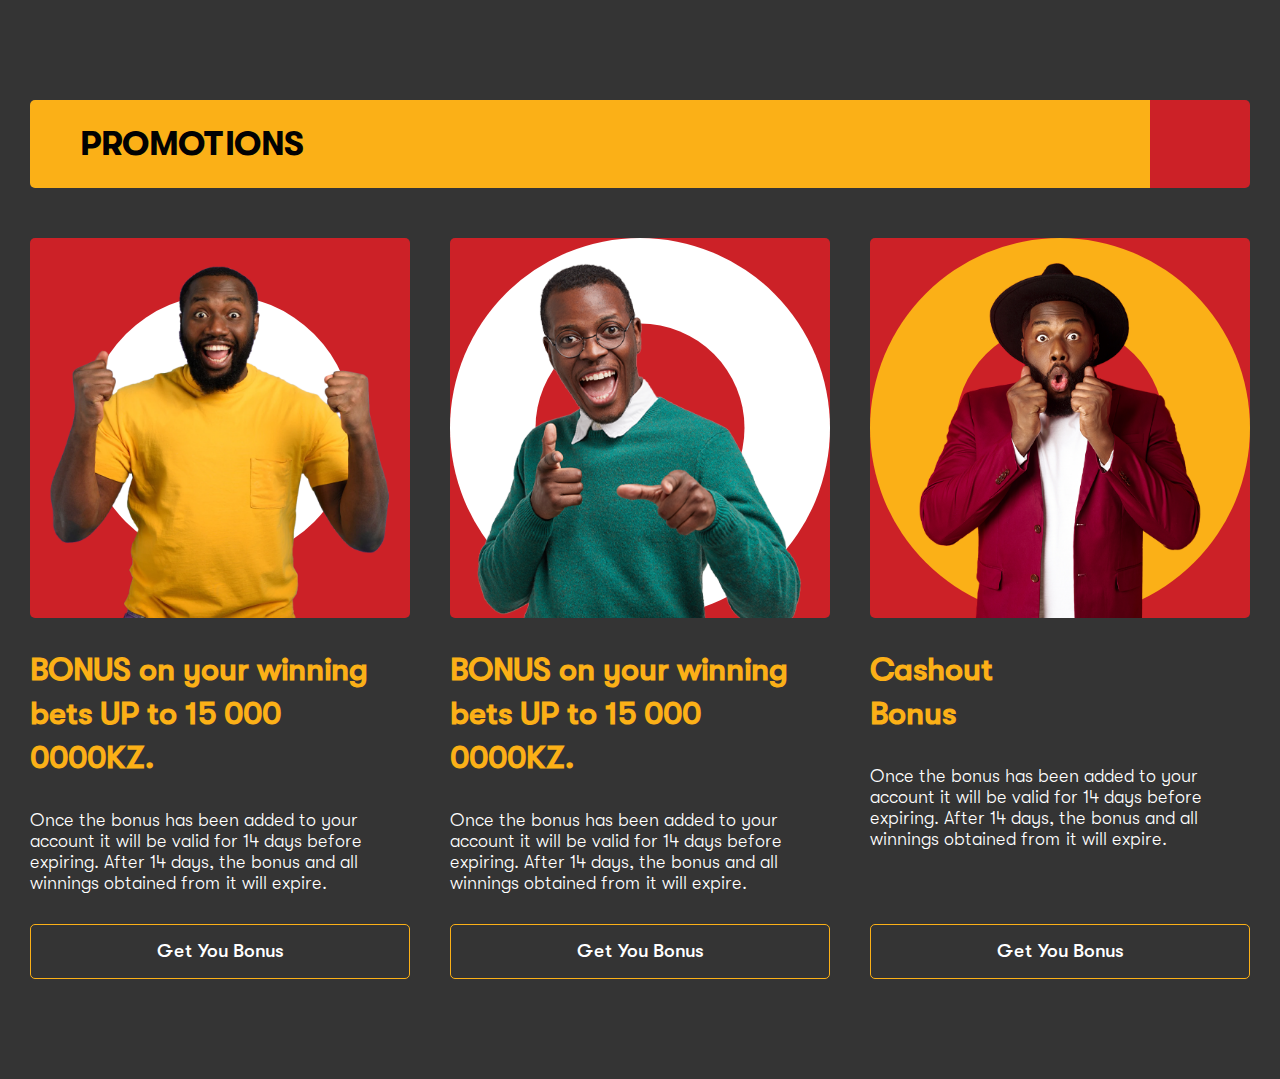
==== index.html @ 462eaee5 "init" ====
<!DOCTYPE html>
<html lang="en">

<head>
    <meta charset="UTF-8">
    <meta http-equiv="X-UA-Compatible" content="IE=edge">
    <meta name="viewport" content="width=device-width, initial-scale=1.0">
    <link rel="stylesheet" href="./assets/css/style.css">
    <title>Home </title>
</head>

<body>
    <main>
        <section>
            <div class="container_">
                <h3>PROMOTIONS</h3>
                <div class="grid-3 grid-lg-2 grid-sm-1 gap-40">
                    <div class="card_">
                        <a href="#" class="avatar_">
                            <img src="./assets/img/avatar-1.png" alt="" />
                        </a>
                        <h5 class="mr-0"> BONUS on your winning bets UP to 15 000 0000KZ. </h5>
                        <div class="flex-1">
                            <p>
                                Once the bonus has been added to your account it will be valid for 14 days before
                                expiring.
                                After 14 days, the bonus and all winnings obtained from it will expire.
                            </p>
                        </div>
                        <a href="#" class="button_"> Get You Bonus </a>
                    </div>
                    <div class="card_ style-2">
                        <a href="#" class="avatar_">
                            <img src="./assets/img/avatar-2.png" alt="" />
                        </a>
                        <h5 class="mr-0"> BONUS on your winning bets UP to 15 000 0000KZ. </h5>
                        <div class="flex-1">
                            <p>
                                Once the bonus has been added to your account it will be valid for 14 days before
                                expiring.
                                After 14 days, the bonus and all winnings obtained from it will expire.
                            </p>
                        </div>
                        <a href="#" class="button_"> Get You Bonus </a>
                    </div>
                    <div class="card_ style-3">
                        <a href="#" class="avatar_">
                            <img src="./assets/img/avatar-3.png" alt="" />
                        </a>
                        <h5 class="mr-0"> Cashout<br /> Bonus </h5>
                        <div class="flex-1">
                            <p>
                                Once the bonus has been added to your account it will be valid for 14 days before
                                expiring.
                                After 14 days, the bonus and all winnings obtained from it will expire.
                            </p>
                        </div>
                        <a href="#" class="button_"> Get You Bonus </a>
                    </div>

                </div>
            </div>
        </section>
    </main>
</body>

</html>
---- assets/css/style.css ----
@import "../fonts/font.css";
/* Colors  */
.c-secondry {
  color: #fbb017;
}

/* Colors  */
/* Fonts  */
/* Fonts  */
.gap-5 {
  gap: 0.3125rem;
}

.r-gap-5 {
  row-gap: 0.3125rem;
}

.c-gap-5 {
  column-gap: 0.3125rem;
}

.gap-10, body .list_ li,
html .list_ li {
  gap: 0.625rem;
}

.r-gap-10 {
  row-gap: 0.625rem;
}

.c-gap-10 {
  column-gap: 0.625rem;
}

.gap-15 {
  gap: 0.9375rem;
}

.r-gap-15 {
  row-gap: 0.9375rem;
}

.c-gap-15 {
  column-gap: 0.9375rem;
}

.gap-20 {
  gap: 1.25rem;
}

.r-gap-20, body .list_,
html .list_ {
  row-gap: 1.25rem;
}

.c-gap-20 {
  column-gap: 1.25rem;
}

.gap-25 {
  gap: 1.5625rem;
}

.r-gap-25 {
  row-gap: 1.5625rem;
}

.c-gap-25 {
  column-gap: 1.5625rem;
}

.gap-30 {
  gap: 1.875rem;
}

.r-gap-30, body .card_,
html .card_ {
  row-gap: 1.875rem;
}

.c-gap-30 {
  column-gap: 1.875rem;
}

.gap-35 {
  gap: 2.1875rem;
}

.r-gap-35 {
  row-gap: 2.1875rem;
}

.c-gap-35 {
  column-gap: 2.1875rem;
}

.gap-40 {
  gap: 2.5rem;
}

.r-gap-40 {
  row-gap: 2.5rem;
}

.c-gap-40 {
  column-gap: 2.5rem;
}

.gap-45 {
  gap: 2.8125rem;
}

.r-gap-45 {
  row-gap: 2.8125rem;
}

.c-gap-45 {
  column-gap: 2.8125rem;
}

.gap-50 {
  gap: 3.125rem;
}

.r-gap-50 {
  row-gap: 3.125rem;
}

.c-gap-50 {
  column-gap: 3.125rem;
}

.gap-55 {
  gap: 3.4375rem;
}

.r-gap-55 {
  row-gap: 3.4375rem;
}

.c-gap-55 {
  column-gap: 3.4375rem;
}

.gap-60 {
  gap: 3.75rem;
}

.r-gap-60 {
  row-gap: 3.75rem;
}

.c-gap-60 {
  column-gap: 3.75rem;
}

.gap-65 {
  gap: 4.0625rem;
}

.r-gap-65 {
  row-gap: 4.0625rem;
}

.c-gap-65 {
  column-gap: 4.0625rem;
}

.gap-70 {
  gap: 4.375rem;
}

.r-gap-70 {
  row-gap: 4.375rem;
}

.c-gap-70 {
  column-gap: 4.375rem;
}

.gap-75 {
  gap: 4.6875rem;
}

.r-gap-75 {
  row-gap: 4.6875rem;
}

.c-gap-75 {
  column-gap: 4.6875rem;
}

.gap-80 {
  gap: 5rem;
}

.r-gap-80, body main,
html main {
  row-gap: 5rem;
}

.c-gap-80 {
  column-gap: 5rem;
}

.gap-85 {
  gap: 5.3125rem;
}

.r-gap-85 {
  row-gap: 5.3125rem;
}

.c-gap-85 {
  column-gap: 5.3125rem;
}

.gap-90 {
  gap: 5.625rem;
}

.r-gap-90 {
  row-gap: 5.625rem;
}

.c-gap-90 {
  column-gap: 5.625rem;
}

.gap-95 {
  gap: 5.9375rem;
}

.r-gap-95 {
  row-gap: 5.9375rem;
}

.c-gap-95 {
  column-gap: 5.9375rem;
}

.gap-100 {
  gap: 6.25rem;
}

.r-gap-100 {
  row-gap: 6.25rem;
}

.c-gap-100 {
  column-gap: 6.25rem;
}

.mr-0 {
  margin: 0rem !important;
}

.mr-r-0 {
  margin-right: 0rem !important;
}

.pa-0 {
  padding: 0rem !important;
}

.mr-5 {
  margin: 0.3125rem !important;
}

.mr-r-5 {
  margin-right: 0.3125rem !important;
}

.pa-5 {
  padding: 0.3125rem !important;
}

.mr-10 {
  margin: 0.625rem !important;
}

.mr-r-10 {
  margin-right: 0.625rem !important;
}

.pa-10 {
  padding: 0.625rem !important;
}

.mr-15 {
  margin: 0.9375rem !important;
}

.mr-r-15 {
  margin-right: 0.9375rem !important;
}

.pa-15 {
  padding: 0.9375rem !important;
}

.mr-20 {
  margin: 1.25rem !important;
}

.mr-r-20 {
  margin-right: 1.25rem !important;
}

.pa-20 {
  padding: 1.25rem !important;
}

.mr-25 {
  margin: 1.5625rem !important;
}

.mr-r-25 {
  margin-right: 1.5625rem !important;
}

.pa-25 {
  padding: 1.5625rem !important;
}

.mr-30 {
  margin: 1.875rem !important;
}

.mr-r-30 {
  margin-right: 1.875rem !important;
}

.pa-30 {
  padding: 1.875rem !important;
}

.mr-35 {
  margin: 2.1875rem !important;
}

.mr-r-35 {
  margin-right: 2.1875rem !important;
}

.pa-35 {
  padding: 2.1875rem !important;
}

.mr-40 {
  margin: 2.5rem !important;
}

.mr-r-40 {
  margin-right: 2.5rem !important;
}

.pa-40 {
  padding: 2.5rem !important;
}

.mr-45 {
  margin: 2.8125rem !important;
}

.mr-r-45 {
  margin-right: 2.8125rem !important;
}

.pa-45 {
  padding: 2.8125rem !important;
}

.mr-50 {
  margin: 3.125rem !important;
}

.mr-r-50 {
  margin-right: 3.125rem !important;
}

.pa-50 {
  padding: 3.125rem !important;
}

.mr-55 {
  margin: 3.4375rem !important;
}

.mr-r-55 {
  margin-right: 3.4375rem !important;
}

.pa-55 {
  padding: 3.4375rem !important;
}

.mr-60 {
  margin: 3.75rem !important;
}

.mr-r-60 {
  margin-right: 3.75rem !important;
}

.pa-60 {
  padding: 3.75rem !important;
}

.mr-65 {
  margin: 4.0625rem !important;
}

.mr-r-65 {
  margin-right: 4.0625rem !important;
}

.pa-65 {
  padding: 4.0625rem !important;
}

.mr-70 {
  margin: 4.375rem !important;
}

.mr-r-70 {
  margin-right: 4.375rem !important;
}

.pa-70 {
  padding: 4.375rem !important;
}

.mr-75 {
  margin: 4.6875rem !important;
}

.mr-r-75 {
  margin-right: 4.6875rem !important;
}

.pa-75 {
  padding: 4.6875rem !important;
}

.mr-80 {
  margin: 5rem !important;
}

.mr-r-80 {
  margin-right: 5rem !important;
}

.pa-80 {
  padding: 5rem !important;
}

.mr-85 {
  margin: 5.3125rem !important;
}

.mr-r-85 {
  margin-right: 5.3125rem !important;
}

.pa-85 {
  padding: 5.3125rem !important;
}

.mr-90 {
  margin: 5.625rem !important;
}

.mr-r-90 {
  margin-right: 5.625rem !important;
}

.pa-90 {
  padding: 5.625rem !important;
}

.mr-95 {
  margin: 5.9375rem !important;
}

.mr-r-95 {
  margin-right: 5.9375rem !important;
}

.pa-95 {
  padding: 5.9375rem !important;
}

.mr-100 {
  margin: 6.25rem !important;
}

.mr-r-100 {
  margin-right: 6.25rem !important;
}

.pa-100 {
  padding: 6.25rem !important;
}

[class*=grid] {
  display: grid;
  width: 100%;
  box-sizing: border-box;
}
[class*=grid] > * {
  max-width: 100%;
  min-height: 100%;
}
[class*=grid].grid-1 {
  grid-template-columns: repeat(1, 1fr);
}
[class*=grid] .col-1 {
  grid-column: span 1;
}
[class*=grid] .row-1 {
  grid-row: span 1;
}
[class*=grid] .order-1 {
  order: 1;
}
[class*=grid] .flex-1 {
  flex: 1;
}
[class*=grid].grid-2 {
  grid-template-columns: repeat(2, 1fr);
}
[class*=grid] .col-2 {
  grid-column: span 2;
}
[class*=grid] .row-2 {
  grid-row: span 2;
}
[class*=grid] .order-2 {
  order: 2;
}
[class*=grid] .flex-2 {
  flex: 2;
}
[class*=grid].grid-3 {
  grid-template-columns: repeat(3, 1fr);
}
[class*=grid] .col-3 {
  grid-column: span 3;
}
[class*=grid] .row-3 {
  grid-row: span 3;
}
[class*=grid] .order-3 {
  order: 3;
}
[class*=grid] .flex-3 {
  flex: 3;
}
[class*=grid].grid-4 {
  grid-template-columns: repeat(4, 1fr);
}
[class*=grid] .col-4 {
  grid-column: span 4;
}
[class*=grid] .row-4 {
  grid-row: span 4;
}
[class*=grid] .order-4 {
  order: 4;
}
[class*=grid] .flex-4 {
  flex: 4;
}
[class*=grid].grid-5 {
  grid-template-columns: repeat(5, 1fr);
}
[class*=grid] .col-5 {
  grid-column: span 5;
}
[class*=grid] .row-5 {
  grid-row: span 5;
}
[class*=grid] .order-5 {
  order: 5;
}
[class*=grid] .flex-5 {
  flex: 5;
}
[class*=grid].grid-6 {
  grid-template-columns: repeat(6, 1fr);
}
[class*=grid] .col-6 {
  grid-column: span 6;
}
[class*=grid] .row-6 {
  grid-row: span 6;
}
[class*=grid] .order-6 {
  order: 6;
}
[class*=grid] .flex-6 {
  flex: 6;
}
[class*=grid].grid-7 {
  grid-template-columns: repeat(7, 1fr);
}
[class*=grid] .col-7 {
  grid-column: span 7;
}
[class*=grid] .row-7 {
  grid-row: span 7;
}
[class*=grid] .order-7 {
  order: 7;
}
[class*=grid] .flex-7 {
  flex: 7;
}
[class*=grid].grid-8 {
  grid-template-columns: repeat(8, 1fr);
}
[class*=grid] .col-8 {
  grid-column: span 8;
}
[class*=grid] .row-8 {
  grid-row: span 8;
}
[class*=grid] .order-8 {
  order: 8;
}
[class*=grid] .flex-8 {
  flex: 8;
}
[class*=grid].grid-9 {
  grid-template-columns: repeat(9, 1fr);
}
[class*=grid] .col-9 {
  grid-column: span 9;
}
[class*=grid] .row-9 {
  grid-row: span 9;
}
[class*=grid] .order-9 {
  order: 9;
}
[class*=grid] .flex-9 {
  flex: 9;
}
[class*=grid].grid-10 {
  grid-template-columns: repeat(10, 1fr);
}
[class*=grid] .col-10 {
  grid-column: span 10;
}
[class*=grid] .row-10 {
  grid-row: span 10;
}
[class*=grid] .order-10 {
  order: 10;
}
[class*=grid] .flex-10 {
  flex: 10;
}
[class*=grid].grid-11 {
  grid-template-columns: repeat(11, 1fr);
}
[class*=grid] .col-11 {
  grid-column: span 11;
}
[class*=grid] .row-11 {
  grid-row: span 11;
}
[class*=grid] .order-11 {
  order: 11;
}
[class*=grid] .flex-11 {
  flex: 11;
}
[class*=grid].grid-12 {
  grid-template-columns: repeat(12, 1fr);
}
[class*=grid] .col-12 {
  grid-column: span 12;
}
[class*=grid] .row-12 {
  grid-row: span 12;
}
[class*=grid] .order-12 {
  order: 12;
}
[class*=grid] .flex-12 {
  flex: 12;
}
@media only screen and (max-width: 1400px) {
  [class*=grid].grid-xxl-1 {
    grid-template-columns: repeat(1, 1fr);
  }
  [class*=grid] .xxl-col-1 {
    grid-column: span 1;
  }
  [class*=grid] .xxl-row-1 {
    grid-row: span 1;
  }
  [class*=grid] .xxl-order-1 {
    order: 1;
  }
  [class*=grid] .xxl-flex-1 {
    flex: 1;
  }
  [class*=grid].grid-xxl-2 {
    grid-template-columns: repeat(2, 1fr);
  }
  [class*=grid] .xxl-col-2 {
    grid-column: span 2;
  }
  [class*=grid] .xxl-row-2 {
    grid-row: span 2;
  }
  [class*=grid] .xxl-order-2 {
    order: 2;
  }
  [class*=grid] .xxl-flex-2 {
    flex: 2;
  }
  [class*=grid].grid-xxl-3 {
    grid-template-columns: repeat(3, 1fr);
  }
  [class*=grid] .xxl-col-3 {
    grid-column: span 3;
  }
  [class*=grid] .xxl-row-3 {
    grid-row: span 3;
  }
  [class*=grid] .xxl-order-3 {
    order: 3;
  }
  [class*=grid] .xxl-flex-3 {
    flex: 3;
  }
  [class*=grid].grid-xxl-4 {
    grid-template-columns: repeat(4, 1fr);
  }
  [class*=grid] .xxl-col-4 {
    grid-column: span 4;
  }
  [class*=grid] .xxl-row-4 {
    grid-row: span 4;
  }
  [class*=grid] .xxl-order-4 {
    order: 4;
  }
  [class*=grid] .xxl-flex-4 {
    flex: 4;
  }
  [class*=grid].grid-xxl-5 {
    grid-template-columns: repeat(5, 1fr);
  }
  [class*=grid] .xxl-col-5 {
    grid-column: span 5;
  }
  [class*=grid] .xxl-row-5 {
    grid-row: span 5;
  }
  [class*=grid] .xxl-order-5 {
    order: 5;
  }
  [class*=grid] .xxl-flex-5 {
    flex: 5;
  }
  [class*=grid].grid-xxl-6 {
    grid-template-columns: repeat(6, 1fr);
  }
  [class*=grid] .xxl-col-6 {
    grid-column: span 6;
  }
  [class*=grid] .xxl-row-6 {
    grid-row: span 6;
  }
  [class*=grid] .xxl-order-6 {
    order: 6;
  }
  [class*=grid] .xxl-flex-6 {
    flex: 6;
  }
  [class*=grid].grid-xxl-7 {
    grid-template-columns: repeat(7, 1fr);
  }
  [class*=grid] .xxl-col-7 {
    grid-column: span 7;
  }
  [class*=grid] .xxl-row-7 {
    grid-row: span 7;
  }
  [class*=grid] .xxl-order-7 {
    order: 7;
  }
  [class*=grid] .xxl-flex-7 {
    flex: 7;
  }
  [class*=grid].grid-xxl-8 {
    grid-template-columns: repeat(8, 1fr);
  }
  [class*=grid] .xxl-col-8 {
    grid-column: span 8;
  }
  [class*=grid] .xxl-row-8 {
    grid-row: span 8;
  }
  [class*=grid] .xxl-order-8 {
    order: 8;
  }
  [class*=grid] .xxl-flex-8 {
    flex: 8;
  }
  [class*=grid].grid-xxl-9 {
    grid-template-columns: repeat(9, 1fr);
  }
  [class*=grid] .xxl-col-9 {
    grid-column: span 9;
  }
  [class*=grid] .xxl-row-9 {
    grid-row: span 9;
  }
  [class*=grid] .xxl-order-9 {
    order: 9;
  }
  [class*=grid] .xxl-flex-9 {
    flex: 9;
  }
  [class*=grid].grid-xxl-10 {
    grid-template-columns: repeat(10, 1fr);
  }
  [class*=grid] .xxl-col-10 {
    grid-column: span 10;
  }
  [class*=grid] .xxl-row-10 {
    grid-row: span 10;
  }
  [class*=grid] .xxl-order-10 {
    order: 10;
  }
  [class*=grid] .xxl-flex-10 {
    flex: 10;
  }
  [class*=grid].grid-xxl-11 {
    grid-template-columns: repeat(11, 1fr);
  }
  [class*=grid] .xxl-col-11 {
    grid-column: span 11;
  }
  [class*=grid] .xxl-row-11 {
    grid-row: span 11;
  }
  [class*=grid] .xxl-order-11 {
    order: 11;
  }
  [class*=grid] .xxl-flex-11 {
    flex: 11;
  }
  [class*=grid].grid-xxl-12 {
    grid-template-columns: repeat(12, 1fr);
  }
  [class*=grid] .xxl-col-12 {
    grid-column: span 12;
  }
  [class*=grid] .xxl-row-12 {
    grid-row: span 12;
  }
  [class*=grid] .xxl-order-12 {
    order: 12;
  }
  [class*=grid] .xxl-flex-12 {
    flex: 12;
  }
}
@media only screen and (max-width: 1200px) {
  [class*=grid].grid-xl-1 {
    grid-template-columns: repeat(1, 1fr);
  }
  [class*=grid] .xl-col-1 {
    grid-column: span 1;
  }
  [class*=grid] .xl-row-1 {
    grid-row: span 1;
  }
  [class*=grid] .xl-order-1 {
    order: 1;
  }
  [class*=grid] .xl-flex-1 {
    flex: 1;
  }
  [class*=grid].grid-xl-2 {
    grid-template-columns: repeat(2, 1fr);
  }
  [class*=grid] .xl-col-2 {
    grid-column: span 2;
  }
  [class*=grid] .xl-row-2 {
    grid-row: span 2;
  }
  [class*=grid] .xl-order-2 {
    order: 2;
  }
  [class*=grid] .xl-flex-2 {
    flex: 2;
  }
  [class*=grid].grid-xl-3 {
    grid-template-columns: repeat(3, 1fr);
  }
  [class*=grid] .xl-col-3 {
    grid-column: span 3;
  }
  [class*=grid] .xl-row-3 {
    grid-row: span 3;
  }
  [class*=grid] .xl-order-3 {
    order: 3;
  }
  [class*=grid] .xl-flex-3 {
    flex: 3;
  }
  [class*=grid].grid-xl-4 {
    grid-template-columns: repeat(4, 1fr);
  }
  [class*=grid] .xl-col-4 {
    grid-column: span 4;
  }
  [class*=grid] .xl-row-4 {
    grid-row: span 4;
  }
  [class*=grid] .xl-order-4 {
    order: 4;
  }
  [class*=grid] .xl-flex-4 {
    flex: 4;
  }
  [class*=grid].grid-xl-5 {
    grid-template-columns: repeat(5, 1fr);
  }
  [class*=grid] .xl-col-5 {
    grid-column: span 5;
  }
  [class*=grid] .xl-row-5 {
    grid-row: span 5;
  }
  [class*=grid] .xl-order-5 {
    order: 5;
  }
  [class*=grid] .xl-flex-5 {
    flex: 5;
  }
  [class*=grid].grid-xl-6 {
    grid-template-columns: repeat(6, 1fr);
  }
  [class*=grid] .xl-col-6 {
    grid-column: span 6;
  }
  [class*=grid] .xl-row-6 {
    grid-row: span 6;
  }
  [class*=grid] .xl-order-6 {
    order: 6;
  }
  [class*=grid] .xl-flex-6 {
    flex: 6;
  }
  [class*=grid].grid-xl-7 {
    grid-template-columns: repeat(7, 1fr);
  }
  [class*=grid] .xl-col-7 {
    grid-column: span 7;
  }
  [class*=grid] .xl-row-7 {
    grid-row: span 7;
  }
  [class*=grid] .xl-order-7 {
    order: 7;
  }
  [class*=grid] .xl-flex-7 {
    flex: 7;
  }
  [class*=grid].grid-xl-8 {
    grid-template-columns: repeat(8, 1fr);
  }
  [class*=grid] .xl-col-8 {
    grid-column: span 8;
  }
  [class*=grid] .xl-row-8 {
    grid-row: span 8;
  }
  [class*=grid] .xl-order-8 {
    order: 8;
  }
  [class*=grid] .xl-flex-8 {
    flex: 8;
  }
  [class*=grid].grid-xl-9 {
    grid-template-columns: repeat(9, 1fr);
  }
  [class*=grid] .xl-col-9 {
    grid-column: span 9;
  }
  [class*=grid] .xl-row-9 {
    grid-row: span 9;
  }
  [class*=grid] .xl-order-9 {
    order: 9;
  }
  [class*=grid] .xl-flex-9 {
    flex: 9;
  }
  [class*=grid].grid-xl-10 {
    grid-template-columns: repeat(10, 1fr);
  }
  [class*=grid] .xl-col-10 {
    grid-column: span 10;
  }
  [class*=grid] .xl-row-10 {
    grid-row: span 10;
  }
  [class*=grid] .xl-order-10 {
    order: 10;
  }
  [class*=grid] .xl-flex-10 {
    flex: 10;
  }
  [class*=grid].grid-xl-11 {
    grid-template-columns: repeat(11, 1fr);
  }
  [class*=grid] .xl-col-11 {
    grid-column: span 11;
  }
  [class*=grid] .xl-row-11 {
    grid-row: span 11;
  }
  [class*=grid] .xl-order-11 {
    order: 11;
  }
  [class*=grid] .xl-flex-11 {
    flex: 11;
  }
  [class*=grid].grid-xl-12 {
    grid-template-columns: repeat(12, 1fr);
  }
  [class*=grid] .xl-col-12 {
    grid-column: span 12;
  }
  [class*=grid] .xl-row-12 {
    grid-row: span 12;
  }
  [class*=grid] .xl-order-12 {
    order: 12;
  }
  [class*=grid] .xl-flex-12 {
    flex: 12;
  }
}
@media only screen and (max-width: 992px) {
  [class*=grid].grid-lg-1 {
    grid-template-columns: repeat(1, 1fr);
  }
  [class*=grid] .lg-col-1 {
    grid-column: span 1;
  }
  [class*=grid] .lg-row-1 {
    grid-row: span 1;
  }
  [class*=grid] .lg-order-1 {
    order: 1;
  }
  [class*=grid] .lg-flex-1 {
    flex: 1;
  }
  [class*=grid].grid-lg-2 {
    grid-template-columns: repeat(2, 1fr);
  }
  [class*=grid] .lg-col-2 {
    grid-column: span 2;
  }
  [class*=grid] .lg-row-2 {
    grid-row: span 2;
  }
  [class*=grid] .lg-order-2 {
    order: 2;
  }
  [class*=grid] .lg-flex-2 {
    flex: 2;
  }
  [class*=grid].grid-lg-3 {
    grid-template-columns: repeat(3, 1fr);
  }
  [class*=grid] .lg-col-3 {
    grid-column: span 3;
  }
  [class*=grid] .lg-row-3 {
    grid-row: span 3;
  }
  [class*=grid] .lg-order-3 {
    order: 3;
  }
  [class*=grid] .lg-flex-3 {
    flex: 3;
  }
  [class*=grid].grid-lg-4 {
    grid-template-columns: repeat(4, 1fr);
  }
  [class*=grid] .lg-col-4 {
    grid-column: span 4;
  }
  [class*=grid] .lg-row-4 {
    grid-row: span 4;
  }
  [class*=grid] .lg-order-4 {
    order: 4;
  }
  [class*=grid] .lg-flex-4 {
    flex: 4;
  }
  [class*=grid].grid-lg-5 {
    grid-template-columns: repeat(5, 1fr);
  }
  [class*=grid] .lg-col-5 {
    grid-column: span 5;
  }
  [class*=grid] .lg-row-5 {
    grid-row: span 5;
  }
  [class*=grid] .lg-order-5 {
    order: 5;
  }
  [class*=grid] .lg-flex-5 {
    flex: 5;
  }
  [class*=grid].grid-lg-6 {
    grid-template-columns: repeat(6, 1fr);
  }
  [class*=grid] .lg-col-6 {
    grid-column: span 6;
  }
  [class*=grid] .lg-row-6 {
    grid-row: span 6;
  }
  [class*=grid] .lg-order-6 {
    order: 6;
  }
  [class*=grid] .lg-flex-6 {
    flex: 6;
  }
  [class*=grid].grid-lg-7 {
    grid-template-columns: repeat(7, 1fr);
  }
  [class*=grid] .lg-col-7 {
    grid-column: span 7;
  }
  [class*=grid] .lg-row-7 {
    grid-row: span 7;
  }
  [class*=grid] .lg-order-7 {
    order: 7;
  }
  [class*=grid] .lg-flex-7 {
    flex: 7;
  }
  [class*=grid].grid-lg-8 {
    grid-template-columns: repeat(8, 1fr);
  }
  [class*=grid] .lg-col-8 {
    grid-column: span 8;
  }
  [class*=grid] .lg-row-8 {
    grid-row: span 8;
  }
  [class*=grid] .lg-order-8 {
    order: 8;
  }
  [class*=grid] .lg-flex-8 {
    flex: 8;
  }
  [class*=grid].grid-lg-9 {
    grid-template-columns: repeat(9, 1fr);
  }
  [class*=grid] .lg-col-9 {
    grid-column: span 9;
  }
  [class*=grid] .lg-row-9 {
    grid-row: span 9;
  }
  [class*=grid] .lg-order-9 {
    order: 9;
  }
  [class*=grid] .lg-flex-9 {
    flex: 9;
  }
  [class*=grid].grid-lg-10 {
    grid-template-columns: repeat(10, 1fr);
  }
  [class*=grid] .lg-col-10 {
    grid-column: span 10;
  }
  [class*=grid] .lg-row-10 {
    grid-row: span 10;
  }
  [class*=grid] .lg-order-10 {
    order: 10;
  }
  [class*=grid] .lg-flex-10 {
    flex: 10;
  }
  [class*=grid].grid-lg-11 {
    grid-template-columns: repeat(11, 1fr);
  }
  [class*=grid] .lg-col-11 {
    grid-column: span 11;
  }
  [class*=grid] .lg-row-11 {
    grid-row: span 11;
  }
  [class*=grid] .lg-order-11 {
    order: 11;
  }
  [class*=grid] .lg-flex-11 {
    flex: 11;
  }
  [class*=grid].grid-lg-12 {
    grid-template-columns: repeat(12, 1fr);
  }
  [class*=grid] .lg-col-12 {
    grid-column: span 12;
  }
  [class*=grid] .lg-row-12 {
    grid-row: span 12;
  }
  [class*=grid] .lg-order-12 {
    order: 12;
  }
  [class*=grid] .lg-flex-12 {
    flex: 12;
  }
}
@media only screen and (max-width: 768px) {
  [class*=grid].grid-md-1 {
    grid-template-columns: repeat(1, 1fr);
  }
  [class*=grid] .md-col-1 {
    grid-column: span 1;
  }
  [class*=grid] .md-row-1 {
    grid-row: span 1;
  }
  [class*=grid] .md-order-1 {
    order: 1;
  }
  [class*=grid] .md-flex-1 {
    flex: 1;
  }
  [class*=grid].grid-md-2 {
    grid-template-columns: repeat(2, 1fr);
  }
  [class*=grid] .md-col-2 {
    grid-column: span 2;
  }
  [class*=grid] .md-row-2 {
    grid-row: span 2;
  }
  [class*=grid] .md-order-2 {
    order: 2;
  }
  [class*=grid] .md-flex-2 {
    flex: 2;
  }
  [class*=grid].grid-md-3 {
    grid-template-columns: repeat(3, 1fr);
  }
  [class*=grid] .md-col-3 {
    grid-column: span 3;
  }
  [class*=grid] .md-row-3 {
    grid-row: span 3;
  }
  [class*=grid] .md-order-3 {
    order: 3;
  }
  [class*=grid] .md-flex-3 {
    flex: 3;
  }
  [class*=grid].grid-md-4 {
    grid-template-columns: repeat(4, 1fr);
  }
  [class*=grid] .md-col-4 {
    grid-column: span 4;
  }
  [class*=grid] .md-row-4 {
    grid-row: span 4;
  }
  [class*=grid] .md-order-4 {
    order: 4;
  }
  [class*=grid] .md-flex-4 {
    flex: 4;
  }
  [class*=grid].grid-md-5 {
    grid-template-columns: repeat(5, 1fr);
  }
  [class*=grid] .md-col-5 {
    grid-column: span 5;
  }
  [class*=grid] .md-row-5 {
    grid-row: span 5;
  }
  [class*=grid] .md-order-5 {
    order: 5;
  }
  [class*=grid] .md-flex-5 {
    flex: 5;
  }
  [class*=grid].grid-md-6 {
    grid-template-columns: repeat(6, 1fr);
  }
  [class*=grid] .md-col-6 {
    grid-column: span 6;
  }
  [class*=grid] .md-row-6 {
    grid-row: span 6;
  }
  [class*=grid] .md-order-6 {
    order: 6;
  }
  [class*=grid] .md-flex-6 {
    flex: 6;
  }
  [class*=grid].grid-md-7 {
    grid-template-columns: repeat(7, 1fr);
  }
  [class*=grid] .md-col-7 {
    grid-column: span 7;
  }
  [class*=grid] .md-row-7 {
    grid-row: span 7;
  }
  [class*=grid] .md-order-7 {
    order: 7;
  }
  [class*=grid] .md-flex-7 {
    flex: 7;
  }
  [class*=grid].grid-md-8 {
    grid-template-columns: repeat(8, 1fr);
  }
  [class*=grid] .md-col-8 {
    grid-column: span 8;
  }
  [class*=grid] .md-row-8 {
    grid-row: span 8;
  }
  [class*=grid] .md-order-8 {
    order: 8;
  }
  [class*=grid] .md-flex-8 {
    flex: 8;
  }
  [class*=grid].grid-md-9 {
    grid-template-columns: repeat(9, 1fr);
  }
  [class*=grid] .md-col-9 {
    grid-column: span 9;
  }
  [class*=grid] .md-row-9 {
    grid-row: span 9;
  }
  [class*=grid] .md-order-9 {
    order: 9;
  }
  [class*=grid] .md-flex-9 {
    flex: 9;
  }
  [class*=grid].grid-md-10 {
    grid-template-columns: repeat(10, 1fr);
  }
  [class*=grid] .md-col-10 {
    grid-column: span 10;
  }
  [class*=grid] .md-row-10 {
    grid-row: span 10;
  }
  [class*=grid] .md-order-10 {
    order: 10;
  }
  [class*=grid] .md-flex-10 {
    flex: 10;
  }
  [class*=grid].grid-md-11 {
    grid-template-columns: repeat(11, 1fr);
  }
  [class*=grid] .md-col-11 {
    grid-column: span 11;
  }
  [class*=grid] .md-row-11 {
    grid-row: span 11;
  }
  [class*=grid] .md-order-11 {
    order: 11;
  }
  [class*=grid] .md-flex-11 {
    flex: 11;
  }
  [class*=grid].grid-md-12 {
    grid-template-columns: repeat(12, 1fr);
  }
  [class*=grid] .md-col-12 {
    grid-column: span 12;
  }
  [class*=grid] .md-row-12 {
    grid-row: span 12;
  }
  [class*=grid] .md-order-12 {
    order: 12;
  }
  [class*=grid] .md-flex-12 {
    flex: 12;
  }
}
@media only screen and (max-width: 576px) {
  [class*=grid].grid-sm-1 {
    grid-template-columns: repeat(1, 1fr);
  }
  [class*=grid] .sm-col-1 {
    grid-column: span 1;
  }
  [class*=grid] .sm-row-1 {
    grid-row: span 1;
  }
  [class*=grid] .sm-order-1 {
    order: 1;
  }
  [class*=grid] .sm-flex-1 {
    flex: 1;
  }
  [class*=grid].grid-sm-2 {
    grid-template-columns: repeat(2, 1fr);
  }
  [class*=grid] .sm-col-2 {
    grid-column: span 2;
  }
  [class*=grid] .sm-row-2 {
    grid-row: span 2;
  }
  [class*=grid] .sm-order-2 {
    order: 2;
  }
  [class*=grid] .sm-flex-2 {
    flex: 2;
  }
  [class*=grid].grid-sm-3 {
    grid-template-columns: repeat(3, 1fr);
  }
  [class*=grid] .sm-col-3 {
    grid-column: span 3;
  }
  [class*=grid] .sm-row-3 {
    grid-row: span 3;
  }
  [class*=grid] .sm-order-3 {
    order: 3;
  }
  [class*=grid] .sm-flex-3 {
    flex: 3;
  }
  [class*=grid].grid-sm-4 {
    grid-template-columns: repeat(4, 1fr);
  }
  [class*=grid] .sm-col-4 {
    grid-column: span 4;
  }
  [class*=grid] .sm-row-4 {
    grid-row: span 4;
  }
  [class*=grid] .sm-order-4 {
    order: 4;
  }
  [class*=grid] .sm-flex-4 {
    flex: 4;
  }
  [class*=grid].grid-sm-5 {
    grid-template-columns: repeat(5, 1fr);
  }
  [class*=grid] .sm-col-5 {
    grid-column: span 5;
  }
  [class*=grid] .sm-row-5 {
    grid-row: span 5;
  }
  [class*=grid] .sm-order-5 {
    order: 5;
  }
  [class*=grid] .sm-flex-5 {
    flex: 5;
  }
  [class*=grid].grid-sm-6 {
    grid-template-columns: repeat(6, 1fr);
  }
  [class*=grid] .sm-col-6 {
    grid-column: span 6;
  }
  [class*=grid] .sm-row-6 {
    grid-row: span 6;
  }
  [class*=grid] .sm-order-6 {
    order: 6;
  }
  [class*=grid] .sm-flex-6 {
    flex: 6;
  }
  [class*=grid].grid-sm-7 {
    grid-template-columns: repeat(7, 1fr);
  }
  [class*=grid] .sm-col-7 {
    grid-column: span 7;
  }
  [class*=grid] .sm-row-7 {
    grid-row: span 7;
  }
  [class*=grid] .sm-order-7 {
    order: 7;
  }
  [class*=grid] .sm-flex-7 {
    flex: 7;
  }
  [class*=grid].grid-sm-8 {
    grid-template-columns: repeat(8, 1fr);
  }
  [class*=grid] .sm-col-8 {
    grid-column: span 8;
  }
  [class*=grid] .sm-row-8 {
    grid-row: span 8;
  }
  [class*=grid] .sm-order-8 {
    order: 8;
  }
  [class*=grid] .sm-flex-8 {
    flex: 8;
  }
  [class*=grid].grid-sm-9 {
    grid-template-columns: repeat(9, 1fr);
  }
  [class*=grid] .sm-col-9 {
    grid-column: span 9;
  }
  [class*=grid] .sm-row-9 {
    grid-row: span 9;
  }
  [class*=grid] .sm-order-9 {
    order: 9;
  }
  [class*=grid] .sm-flex-9 {
    flex: 9;
  }
  [class*=grid].grid-sm-10 {
    grid-template-columns: repeat(10, 1fr);
  }
  [class*=grid] .sm-col-10 {
    grid-column: span 10;
  }
  [class*=grid] .sm-row-10 {
    grid-row: span 10;
  }
  [class*=grid] .sm-order-10 {
    order: 10;
  }
  [class*=grid] .sm-flex-10 {
    flex: 10;
  }
  [class*=grid].grid-sm-11 {
    grid-template-columns: repeat(11, 1fr);
  }
  [class*=grid] .sm-col-11 {
    grid-column: span 11;
  }
  [class*=grid] .sm-row-11 {
    grid-row: span 11;
  }
  [class*=grid] .sm-order-11 {
    order: 11;
  }
  [class*=grid] .sm-flex-11 {
    flex: 11;
  }
  [class*=grid].grid-sm-12 {
    grid-template-columns: repeat(12, 1fr);
  }
  [class*=grid] .sm-col-12 {
    grid-column: span 12;
  }
  [class*=grid] .sm-row-12 {
    grid-row: span 12;
  }
  [class*=grid] .sm-order-12 {
    order: 12;
  }
  [class*=grid] .sm-flex-12 {
    flex: 12;
  }
}

.d-flex {
  display: flex;
}

.d-flex-r, body .list_ li,
html .list_ li, .d-flex-r-n-c, body .bg-holder-content,
html .bg-holder-content, body .list-img,
html .list-img, .d-flex-r-c, .d-flex-r-c-c {
  display: flex;
  flex-direction: row;
}

.d-flex-c, body .list_,
html .list_, body .card_,
html .card_, body main,
html main, .d-flex-c-c, .d-flex-c-c-c {
  display: flex;
  flex-direction: column;
}

.d-flex-r-c, .d-flex-r-c-c {
  justify-content: center;
}

.d-flex-c-c, .d-flex-c-c-c {
  align-items: center;
}

.d-flex-r-c-c {
  align-items: center;
}

.d-flex-c-c-c {
  align-items: center;
}

.d-flex-r-n-c, body .bg-holder-content,
html .bg-holder-content, body .list-img,
html .list-img {
  justify-content: initial;
  align-items: center;
}

.flex-wrap {
  flex-wrap: wrap;
}

.container_ {
  max-width: 1400px;
  width: 100%;
  padding: 0 30px;
  margin: auto;
  box-sizing: border-box;
}
@media only screen and (max-width: 1200px) {
  .container_ {
    max-width: 1272px;
  }
}
@media only screen and (max-width: 576px) {
  .container_ {
    padding: 0 20px;
  }
}

a, a:hover, a:visited {
  text-decoration: none;
}

ul,
ol,
a,
h1,
h2,
h3,
h4,
h5,
h6,
p {
  padding: 0;
  margin: 0;
}

ul,
ol {
  list-style-type: none;
}

p {
  font-size: 1.125rem;
  line-height: 1.3125rem;
  font-family: "GTWalsheimProLight";
  color: #ffffff;
}
p.lg_ {
  font-size: 4rem;
  line-height: 4.75rem;
  color: #fbb017;
  text-transform: uppercase;
  font-family: "GTWalsheimProBold";
  padding: 1.25rem;
}

h1,
h2,
h4,
h3,
h5 {
  margin-bottom: 3.125rem;
}

h1 {
  font-size: 4.3125rem;
  line-height: 5.25rem;
  color: #ffffff;
}

h2 {
  font-size: 4rem;
  line-height: 4.9375rem;
  font-family: "GTWalsheimProMedium";
  color: #fbb017;
}

h3 {
  width: 100%;
  background-color: #fbb017;
  color: #020202;
  text-transform: uppercase;
  font-family: "GTWalsheimProBold";
  padding: 1.375rem 3.125rem;
  border-radius: 0.3125rem;
  font-size: 2.125rem;
  line-height: 2.75rem;
}
@media only screen and (min-width: 768px) {
  h3 {
    border-right: 6.25rem solid #cc2127;
  }
}

h4 {
  font-size: 2.5rem;
  line-height: 3.375rem;
}

h5 {
  font-size: 2rem;
  line-height: 2.75rem;
}

h4,
h5 {
  font-family: "GTWalsheimProMedium";
  color: #fbb017;
}

.f-size-1 {
  font-size: 0.0625rem;
}

.f-size-2 {
  font-size: 0.125rem;
}

.f-size-3 {
  font-size: 0.1875rem;
}

.f-size-4 {
  font-size: 0.25rem;
}

.f-size-5 {
  font-size: 0.3125rem;
}

.f-size-6 {
  font-size: 0.375rem;
}

.f-size-7 {
  font-size: 0.4375rem;
}

.f-size-8 {
  font-size: 0.5rem;
}

.f-size-9 {
  font-size: 0.5625rem;
}

.f-size-10 {
  font-size: 0.625rem;
}

.f-size-11 {
  font-size: 0.6875rem;
}

.f-size-12 {
  font-size: 0.75rem;
}

.f-size-13 {
  font-size: 0.8125rem;
}

.f-size-14 {
  font-size: 0.875rem;
}

.f-size-15 {
  font-size: 0.9375rem;
}

.f-size-16 {
  font-size: 1rem;
}

.f-size-17 {
  font-size: 1.0625rem;
}

.f-size-18 {
  font-size: 1.125rem;
}

.f-size-19 {
  font-size: 1.1875rem;
}

.f-size-20 {
  font-size: 1.25rem;
}

.f-size-21 {
  font-size: 1.3125rem;
}

.f-size-22 {
  font-size: 1.375rem;
}

.f-size-23 {
  font-size: 1.4375rem;
}

.f-size-24 {
  font-size: 1.5rem;
}

.f-size-25 {
  font-size: 1.5625rem;
}

.f-size-26 {
  font-size: 1.625rem;
}

.f-size-27 {
  font-size: 1.6875rem;
}

.f-size-28 {
  font-size: 1.75rem;
}

.f-size-29 {
  font-size: 1.8125rem;
}

.f-size-30 {
  font-size: 1.875rem;
}

.f-size-31 {
  font-size: 1.9375rem;
}

.f-size-32 {
  font-size: 2rem;
}

.f-size-33 {
  font-size: 2.0625rem;
}

.f-size-34 {
  font-size: 2.125rem;
}

.f-size-35 {
  font-size: 2.1875rem;
}

.f-size-36 {
  font-size: 2.25rem;
}

.f-size-37 {
  font-size: 2.3125rem;
}

.f-size-38 {
  font-size: 2.375rem;
}

.f-size-39 {
  font-size: 2.4375rem;
}

.f-size-40 {
  font-size: 2.5rem;
}

.f-size-41 {
  font-size: 2.5625rem;
}

.f-size-42 {
  font-size: 2.625rem;
}

.f-size-43 {
  font-size: 2.6875rem;
}

.f-size-44 {
  font-size: 2.75rem;
}

.f-size-45 {
  font-size: 2.8125rem;
}

.f-size-46 {
  font-size: 2.875rem;
}

.f-size-47 {
  font-size: 2.9375rem;
}

.f-size-48 {
  font-size: 3rem;
}

.f-size-49 {
  font-size: 3.0625rem;
}

.f-size-50 {
  font-size: 3.125rem;
}

.f-size-51 {
  font-size: 3.1875rem;
}

.f-size-52 {
  font-size: 3.25rem;
}

.f-size-53 {
  font-size: 3.3125rem;
}

.f-size-54 {
  font-size: 3.375rem;
}

.f-size-55 {
  font-size: 3.4375rem;
}

.f-size-56 {
  font-size: 3.5rem;
}

.f-size-57 {
  font-size: 3.5625rem;
}

.f-size-58 {
  font-size: 3.625rem;
}

.f-size-59 {
  font-size: 3.6875rem;
}

.f-size-60 {
  font-size: 3.75rem;
}

.f-size-61 {
  font-size: 3.8125rem;
}

.f-size-62 {
  font-size: 3.875rem;
}

.f-size-63 {
  font-size: 3.9375rem;
}

.f-size-64 {
  font-size: 4rem;
}

.f-size-65 {
  font-size: 4.0625rem;
}

.f-size-66 {
  font-size: 4.125rem;
}

.f-size-67 {
  font-size: 4.1875rem;
}

.f-size-68 {
  font-size: 4.25rem;
}

.f-size-69 {
  font-size: 4.3125rem;
}

.f-size-70 {
  font-size: 4.375rem;
}

.f-size-71 {
  font-size: 4.4375rem;
}

.f-size-72 {
  font-size: 4.5rem;
}

.f-size-73 {
  font-size: 4.5625rem;
}

.f-size-74 {
  font-size: 4.625rem;
}

.f-size-75 {
  font-size: 4.6875rem;
}

.f-size-76 {
  font-size: 4.75rem;
}

.f-size-77 {
  font-size: 4.8125rem;
}

.f-size-78 {
  font-size: 4.875rem;
}

.f-size-79 {
  font-size: 4.9375rem;
}

.f-size-80 {
  font-size: 5rem;
}

.f-size-81 {
  font-size: 5.0625rem;
}

.f-size-82 {
  font-size: 5.125rem;
}

.f-size-83 {
  font-size: 5.1875rem;
}

.f-size-84 {
  font-size: 5.25rem;
}

.f-size-85 {
  font-size: 5.3125rem;
}

.f-size-86 {
  font-size: 5.375rem;
}

.f-size-87 {
  font-size: 5.4375rem;
}

.f-size-88 {
  font-size: 5.5rem;
}

.f-size-89 {
  font-size: 5.5625rem;
}

.f-size-90 {
  font-size: 5.625rem;
}

.f-size-91 {
  font-size: 5.6875rem;
}

.f-size-92 {
  font-size: 5.75rem;
}

.f-size-93 {
  font-size: 5.8125rem;
}

.f-size-94 {
  font-size: 5.875rem;
}

.f-size-95 {
  font-size: 5.9375rem;
}

.f-size-96 {
  font-size: 6rem;
}

.f-size-97 {
  font-size: 6.0625rem;
}

.f-size-98 {
  font-size: 6.125rem;
}

.f-size-99 {
  font-size: 6.1875rem;
}

.f-size-100 {
  font-size: 6.25rem;
}

.align-c {
  text-align: center;
}

@media only screen and (max-width: 1400px) {
  p.lg_ {
    font-size: 3.125rem;
    line-height: 3.75rem;
  }
}
@media only screen and (max-width: 1200px) {
  p.lg_ {
    font-size: 2.75rem;
    line-height: 3.375rem;
  }
}
@media only screen and (max-width: 768px) {
  h3 {
    font-size: 1.5rem;
    line-height: 2.25rem;
    padding: 1.25rem;
  }

  h5 {
    font-size: 1.875rem;
    line-height: 2.625rem;
  }

  h1 {
    font-size: 2.5rem;
    line-height: 3.75rem;
  }

  h2 {
    font-size: 2.125rem;
    line-height: 3.5rem;
    font-family: "GTWalsheimProMedium";
    color: #fbb017;
  }

  h4 {
    font-size: 1.875rem;
    line-height: 2.5rem;
  }

  p.lg_ {
    font-size: 2.125rem;
    line-height: 2.75rem;
  }
}
@media only screen and (max-width: 576px) {
  h3 {
    font-size: 1.125rem;
    line-height: 1.875rem;
  }

  p.lg_ {
    font-size: 1.3125rem;
    line-height: 1.625rem;
  }
}
html {
  font-size: 16px;
}

body,
html {
  margin: 0;
  padding: 0;
  overflow: hidden auto;
  font-family: "GTWalsheimPro";
  background-color: #343434;
}
body *,
html * {
  box-sizing: border-box;
}
body main,
html main {
  padding: 6.25rem 0;
}
@media only screen and (max-width: 768px) {
  body main,
html main {
    row-gap: 50px !important;
  }
}
body .card_,
html .card_ {
  width: 100%;
}
body .card_ .avatar_,
html .card_ .avatar_ {
  width: 100%;
  background-color: #cc2127;
  padding-bottom: 100%;
  position: relative;
  border-radius: 0.3125rem;
  overflow: hidden;
}
body .card_ .avatar_ img,
html .card_ .avatar_ img {
  position: absolute;
  z-index: 3;
  top: 0;
  left: 5%;
  width: 90%;
  height: 100%;
  object-fit: contain;
  object-position: center bottom;
}
body .card_ .avatar_::before, body .card_ .avatar_::after,
html .card_ .avatar_::before,
html .card_ .avatar_::after {
  position: absolute;
  z-index: 1;
  content: "";
  width: 100%;
  height: 100%;
  top: 0%;
  left: 0%;
  border-radius: 50%;
  transform-origin: center;
  -webkit-transition: all 350ms linear;
  -moz-transition: all 350ms linear;
  -ms-transition: all 350ms linear;
  -o-transition: all 350ms linear;
  transition: all 350ms linear;
}
body .card_ .avatar_::before,
html .card_ .avatar_::before {
  background-color: #ffffff;
  transform: scale(0.7);
}
body .card_ .avatar_:after,
html .card_ .avatar_:after {
  z-index: 2;
  background-color: #cc2127;
  transform: scale(0);
}
body .card_ .avatar_:hover::before,
html .card_ .avatar_:hover::before {
  transform: scale(1);
  background-color: #fbb017;
}
body .card_ .avatar_:hover:after,
html .card_ .avatar_:hover:after {
  transform: scale(0.55);
}
body .card_.style-2 .avatar_::before,
html .card_.style-2 .avatar_::before {
  transform: scale(1);
}
body .card_.style-2 .avatar_:after,
html .card_.style-2 .avatar_:after {
  transform: scale(0.55);
}
body .card_.style-2 .avatar_:hover::before,
html .card_.style-2 .avatar_:hover::before {
  transform: scale(0.7);
  background-color: #fbb017;
}
body .card_.style-2 .avatar_:hover:after,
html .card_.style-2 .avatar_:hover:after {
  transform: scale(0);
}
body .card_.style-3 .avatar_::before,
html .card_.style-3 .avatar_::before {
  transform: scale(1);
  background-color: #fbb017;
}
body .card_.style-3 .avatar_:after,
html .card_.style-3 .avatar_:after {
  transform: scale(0.55);
}
body .card_.style-3 .avatar_:hover::before,
html .card_.style-3 .avatar_:hover::before {
  transform: scale(0.7);
  background-color: #ffffff;
}
body .card_.style-3 .avatar_:hover:after,
html .card_.style-3 .avatar_:hover:after {
  transform: scale(0);
}
body .button_,
html .button_ {
  border: 0;
  outline: none;
  background-color: transparent;
  border: 1px solid #fbb017;
  border-radius: 0.3125rem;
  text-align: center;
  padding: 0.9375rem 1.25rem;
  font-size: 1.1875rem;
  line-height: 1.4375rem;
  font-family: "GTWalsheimProMedium";
  width: 100%;
  -webkit-transition: all 400ms linear;
  -moz-transition: all 400ms linear;
  -ms-transition: all 400ms linear;
  -o-transition: all 400ms linear;
  transition: all 400ms linear;
}
body .button_, body .button_:hover, body .button_:visited,
html .button_,
html .button_:hover,
html .button_:visited {
  text-decoration: none;
  color: #ffffff;
}
body .button_:hover,
html .button_:hover {
  background-color: #fbb017;
  color: #020202;
}
body .list_,
html .list_ {
  list-style-type: none;
}
@media only screen and (max-width: 768px) {
  body .list_,
html .list_ {
    margin-right: 0 !important;
  }
}
body .list_ li:before,
html .list_ li:before {
  content: "";
  clip-path: path("m12.14 8.753-5.482 4.796c-.646.566-1.658.106-1.658-.753V3.204a1 1 0 0 1 1.659-.753l5.48 4.796a1 1 0 0 1 0 1.506z");
  background-color: #fbb017;
  width: 16px;
  min-width: 16px;
  height: 16px;
  display: block;
  position: relative;
  top: 2px;
}
body .list-img .list-holder,
html .list-img .list-holder {
  flex: 1;
}
@media only screen and (max-width: 992px) {
  body .list-img,
html .list-img {
    display: block;
  }
}
body .img-holder,
html .img-holder {
  width: 40%;
}
body .img-holder img,
html .img-holder img {
  width: 100%;
  max-width: 500px;
  margin: auto;
  display: block;
}
@media only screen and (max-width: 1200px) {
  body .img-holder,
html .img-holder {
    width: 44%;
  }
}
@media only screen and (max-width: 992px) {
  body .img-holder,
html .img-holder {
    margin-top: 1.875rem;
    width: 100%;
  }
}
body .table_,
html .table_ {
  table-layout: fixed;
  width: 100%;
}
body .table_ th,
body .table_ td,
html .table_ th,
html .table_ td {
  color: #ffffff;
  text-align: center;
  padding: 0.5rem;
  font-size: 1.125rem;
  line-height: 1.875rem;
}
@media only screen and (max-width: 768px) {
  body .table_ th,
body .table_ td,
html .table_ th,
html .table_ td {
    font-size: 0.875rem;
    line-height: 1.5rem;
  }
}
body .table_ th,
html .table_ th {
  background-color: #fbb017;
  font-family: "GTWalsheimProBold";
}
body .table_ td,
html .table_ td {
  background-color: #1a1a1a;
}
body .bg-holder,
html .bg-holder {
  width: 100%;
  position: relative;
  padding-bottom: 34%;
  background-color: #ffffff;
}
@media only screen and (max-width: 1200px) {
  body .bg-holder,
html .bg-holder {
    padding-bottom: 40%;
  }
}
@media only screen and (max-width: 768px) {
  body .bg-holder,
html .bg-holder {
    padding-bottom: 46%;
  }
}
body .bg-holder-content,
html .bg-holder-content {
  position: absolute;
  top: 0;
  left: 0;
  width: 100%;
  height: 100%;
}
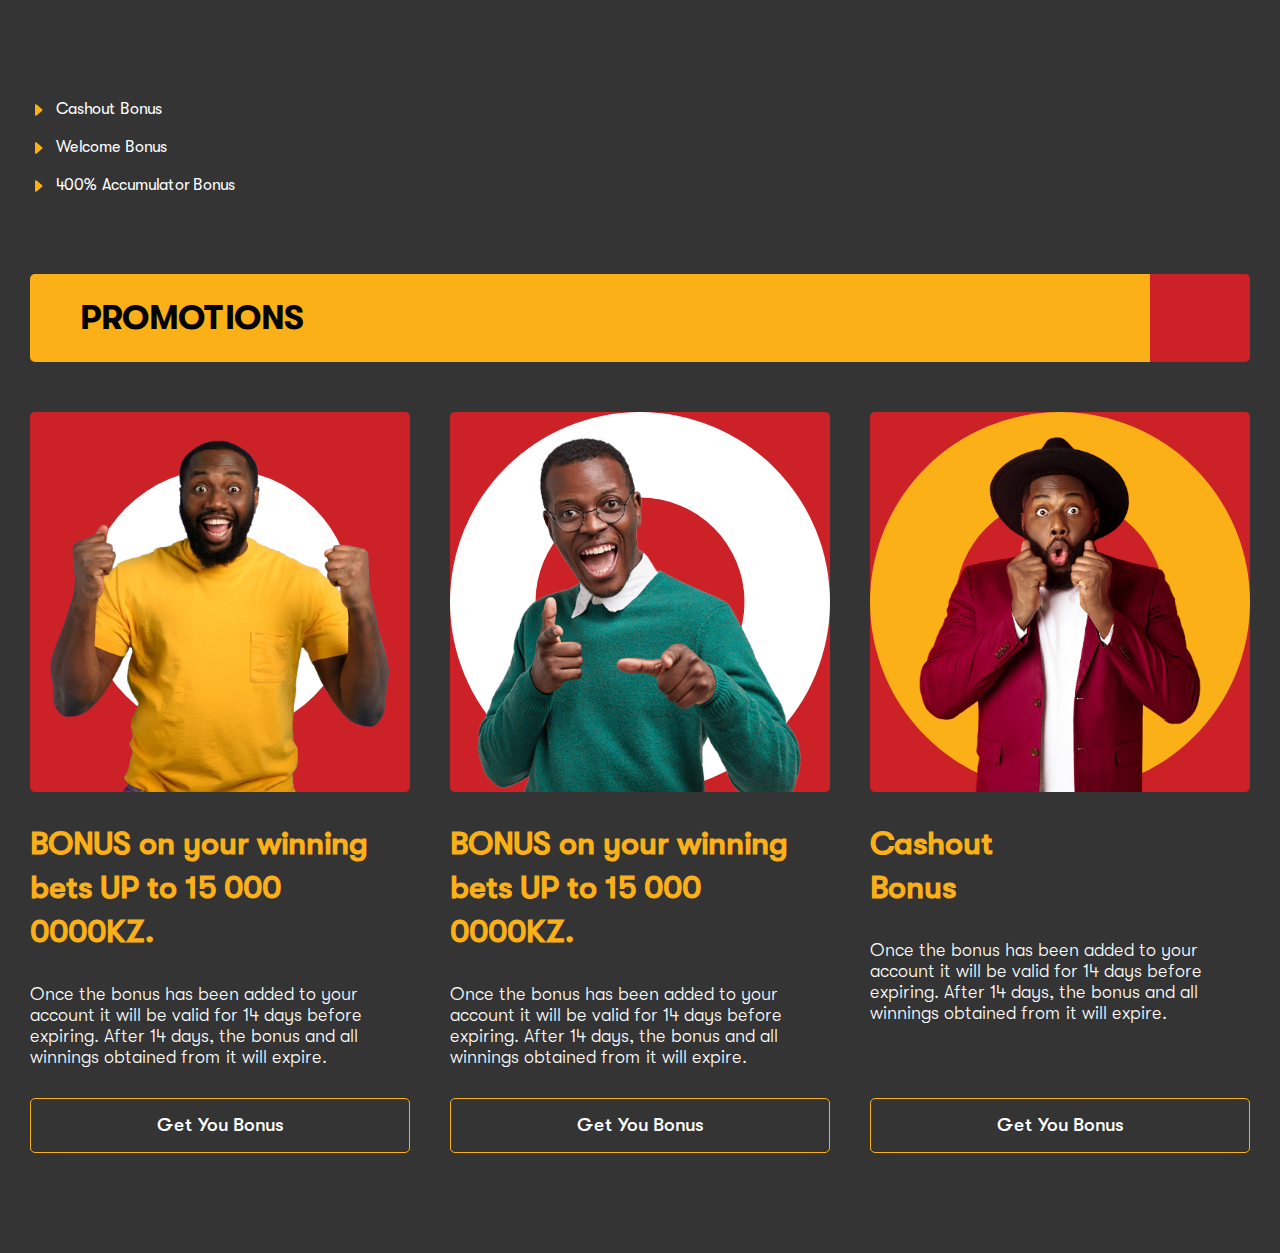
==== commit 2ab6bfcd: "remove scss" ====
--- a/index.html
+++ b/index.html
@@ -11,6 +11,16 @@
 
 <body>
     <main>
+
+        <section>
+            <div class="container_">
+                <ul class="list_">
+                    <li><a href="./cashout-bonus.html">Cashout Bonus</a></li>
+                    <li><a href="./welcome-bonus.html">Welcome Bonus</a></li>
+                    <li><a href="./accumulator-bonus.html">400% Accumulator Bonus</a></li>
+                </ul>
+            </div>
+        </section>
         <section>
             <div class="container_">
                 <h3>PROMOTIONS</h3>
--- a/assets/css/style.css
+++ b/assets/css/style.css
@@ -2385,6 +2385,14 @@
     margin-right: 0 !important;
   }
 }
+body .list_ li,
+html .list_ li {
+  color: white;
+}
+body .list_ li a[href],
+html .list_ li a[href] {
+  color: white;
+}
 body .list_ li:before,
 html .list_ li:before {
   content: "";
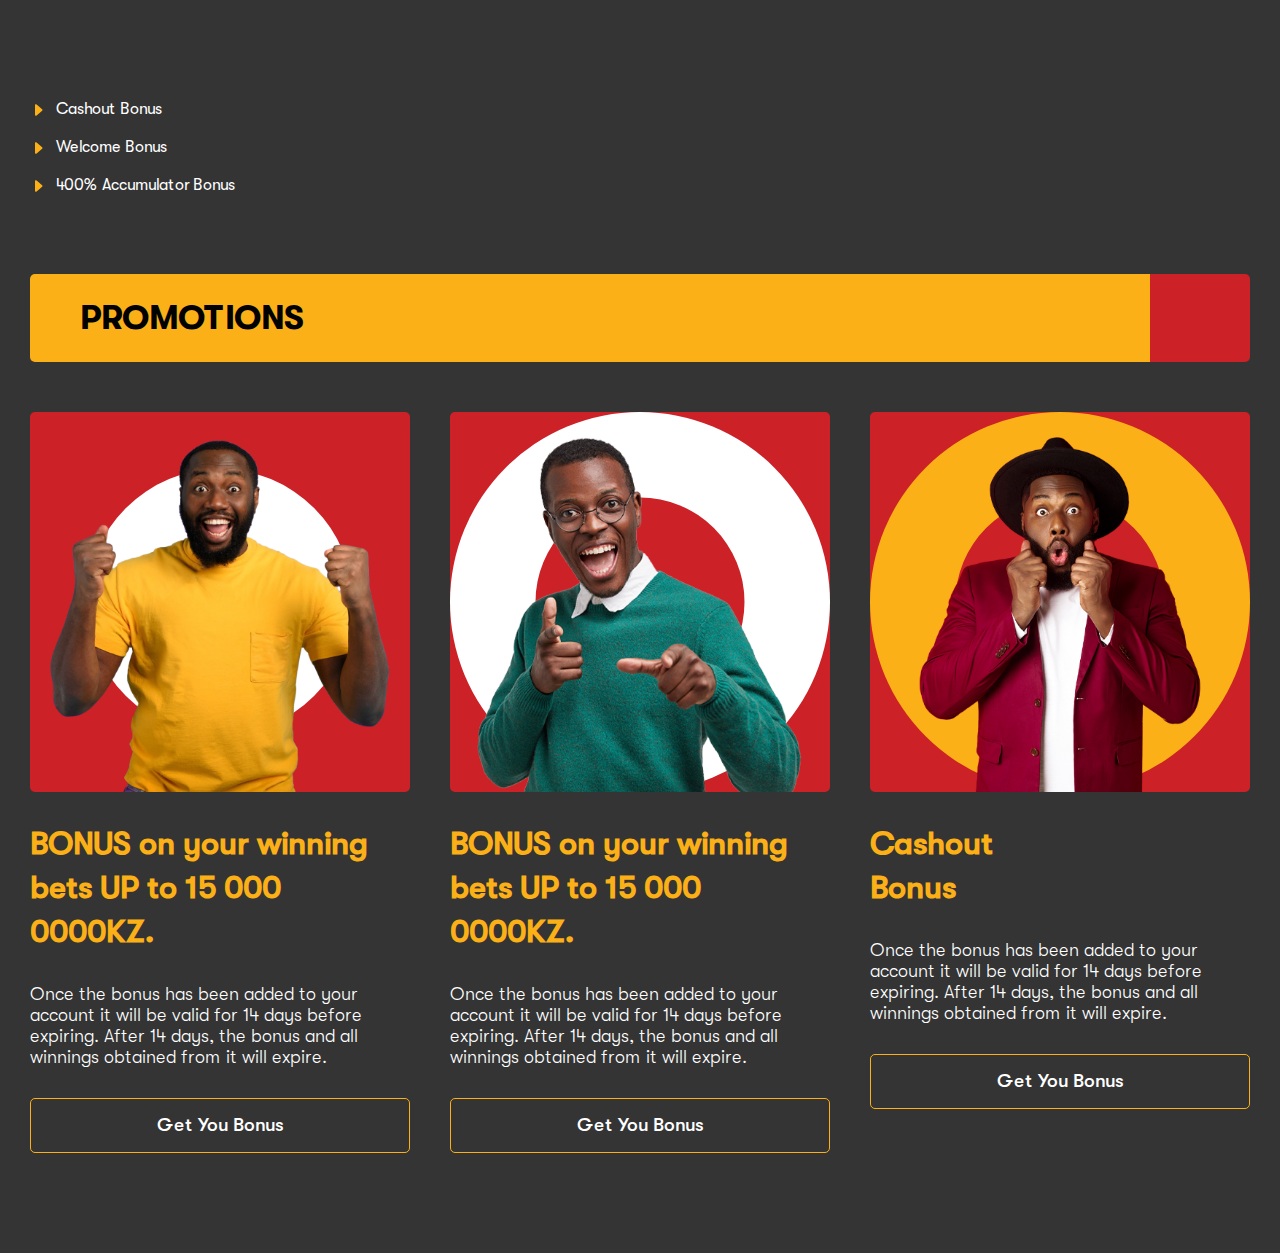
==== commit d495087c: "feat: test commit" ====
--- a/index.html
+++ b/index.html
@@ -6,7 +6,7 @@
     <meta http-equiv="X-UA-Compatible" content="IE=edge">
     <meta name="viewport" content="width=device-width, initial-scale=1.0">
     <link rel="stylesheet" href="./assets/css/style.css">
-    <title>Home </title>
+    <title>Home     </title>
 </head>
 
 <body>
--- a/assets/css/style.css
+++ b/assets/css/style.css
@@ -1,2501 +1 @@
-@import "../fonts/font.css";
-/* Colors  */
-.c-secondry {
-  color: #fbb017;
-}
-
-/* Colors  */
-/* Fonts  */
-/* Fonts  */
-.gap-5 {
-  gap: 0.3125rem;
-}
-
-.r-gap-5 {
-  row-gap: 0.3125rem;
-}
-
-.c-gap-5 {
-  column-gap: 0.3125rem;
-}
-
-.gap-10, body .list_ li,
-html .list_ li {
-  gap: 0.625rem;
-}
-
-.r-gap-10 {
-  row-gap: 0.625rem;
-}
-
-.c-gap-10 {
-  column-gap: 0.625rem;
-}
-
-.gap-15 {
-  gap: 0.9375rem;
-}
-
-.r-gap-15 {
-  row-gap: 0.9375rem;
-}
-
-.c-gap-15 {
-  column-gap: 0.9375rem;
-}
-
-.gap-20 {
-  gap: 1.25rem;
-}
-
-.r-gap-20, body .list_,
-html .list_ {
-  row-gap: 1.25rem;
-}
-
-.c-gap-20 {
-  column-gap: 1.25rem;
-}
-
-.gap-25 {
-  gap: 1.5625rem;
-}
-
-.r-gap-25 {
-  row-gap: 1.5625rem;
-}
-
-.c-gap-25 {
-  column-gap: 1.5625rem;
-}
-
-.gap-30 {
-  gap: 1.875rem;
-}
-
-.r-gap-30, body .card_,
-html .card_ {
-  row-gap: 1.875rem;
-}
-
-.c-gap-30 {
-  column-gap: 1.875rem;
-}
-
-.gap-35 {
-  gap: 2.1875rem;
-}
-
-.r-gap-35 {
-  row-gap: 2.1875rem;
-}
-
-.c-gap-35 {
-  column-gap: 2.1875rem;
-}
-
-.gap-40 {
-  gap: 2.5rem;
-}
-
-.r-gap-40 {
-  row-gap: 2.5rem;
-}
-
-.c-gap-40 {
-  column-gap: 2.5rem;
-}
-
-.gap-45 {
-  gap: 2.8125rem;
-}
-
-.r-gap-45 {
-  row-gap: 2.8125rem;
-}
-
-.c-gap-45 {
-  column-gap: 2.8125rem;
-}
-
-.gap-50 {
-  gap: 3.125rem;
-}
-
-.r-gap-50 {
-  row-gap: 3.125rem;
-}
-
-.c-gap-50 {
-  column-gap: 3.125rem;
-}
-
-.gap-55 {
-  gap: 3.4375rem;
-}
-
-.r-gap-55 {
-  row-gap: 3.4375rem;
-}
-
-.c-gap-55 {
-  column-gap: 3.4375rem;
-}
-
-.gap-60 {
-  gap: 3.75rem;
-}
-
-.r-gap-60 {
-  row-gap: 3.75rem;
-}
-
-.c-gap-60 {
-  column-gap: 3.75rem;
-}
-
-.gap-65 {
-  gap: 4.0625rem;
-}
-
-.r-gap-65 {
-  row-gap: 4.0625rem;
-}
-
-.c-gap-65 {
-  column-gap: 4.0625rem;
-}
-
-.gap-70 {
-  gap: 4.375rem;
-}
-
-.r-gap-70 {
-  row-gap: 4.375rem;
-}
-
-.c-gap-70 {
-  column-gap: 4.375rem;
-}
-
-.gap-75 {
-  gap: 4.6875rem;
-}
-
-.r-gap-75 {
-  row-gap: 4.6875rem;
-}
-
-.c-gap-75 {
-  column-gap: 4.6875rem;
-}
-
-.gap-80 {
-  gap: 5rem;
-}
-
-.r-gap-80, body main,
-html main {
-  row-gap: 5rem;
-}
-
-.c-gap-80 {
-  column-gap: 5rem;
-}
-
-.gap-85 {
-  gap: 5.3125rem;
-}
-
-.r-gap-85 {
-  row-gap: 5.3125rem;
-}
-
-.c-gap-85 {
-  column-gap: 5.3125rem;
-}
-
-.gap-90 {
-  gap: 5.625rem;
-}
-
-.r-gap-90 {
-  row-gap: 5.625rem;
-}
-
-.c-gap-90 {
-  column-gap: 5.625rem;
-}
-
-.gap-95 {
-  gap: 5.9375rem;
-}
-
-.r-gap-95 {
-  row-gap: 5.9375rem;
-}
-
-.c-gap-95 {
-  column-gap: 5.9375rem;
-}
-
-.gap-100 {
-  gap: 6.25rem;
-}
-
-.r-gap-100 {
-  row-gap: 6.25rem;
-}
-
-.c-gap-100 {
-  column-gap: 6.25rem;
-}
-
-.mr-0 {
-  margin: 0rem !important;
-}
-
-.mr-r-0 {
-  margin-right: 0rem !important;
-}
-
-.pa-0 {
-  padding: 0rem !important;
-}
-
-.mr-5 {
-  margin: 0.3125rem !important;
-}
-
-.mr-r-5 {
-  margin-right: 0.3125rem !important;
-}
-
-.pa-5 {
-  padding: 0.3125rem !important;
-}
-
-.mr-10 {
-  margin: 0.625rem !important;
-}
-
-.mr-r-10 {
-  margin-right: 0.625rem !important;
-}
-
-.pa-10 {
-  padding: 0.625rem !important;
-}
-
-.mr-15 {
-  margin: 0.9375rem !important;
-}
-
-.mr-r-15 {
-  margin-right: 0.9375rem !important;
-}
-
-.pa-15 {
-  padding: 0.9375rem !important;
-}
-
-.mr-20 {
-  margin: 1.25rem !important;
-}
-
-.mr-r-20 {
-  margin-right: 1.25rem !important;
-}
-
-.pa-20 {
-  padding: 1.25rem !important;
-}
-
-.mr-25 {
-  margin: 1.5625rem !important;
-}
-
-.mr-r-25 {
-  margin-right: 1.5625rem !important;
-}
-
-.pa-25 {
-  padding: 1.5625rem !important;
-}
-
-.mr-30 {
-  margin: 1.875rem !important;
-}
-
-.mr-r-30 {
-  margin-right: 1.875rem !important;
-}
-
-.pa-30 {
-  padding: 1.875rem !important;
-}
-
-.mr-35 {
-  margin: 2.1875rem !important;
-}
-
-.mr-r-35 {
-  margin-right: 2.1875rem !important;
-}
-
-.pa-35 {
-  padding: 2.1875rem !important;
-}
-
-.mr-40 {
-  margin: 2.5rem !important;
-}
-
-.mr-r-40 {
-  margin-right: 2.5rem !important;
-}
-
-.pa-40 {
-  padding: 2.5rem !important;
-}
-
-.mr-45 {
-  margin: 2.8125rem !important;
-}
-
-.mr-r-45 {
-  margin-right: 2.8125rem !important;
-}
-
-.pa-45 {
-  padding: 2.8125rem !important;
-}
-
-.mr-50 {
-  margin: 3.125rem !important;
-}
-
-.mr-r-50 {
-  margin-right: 3.125rem !important;
-}
-
-.pa-50 {
-  padding: 3.125rem !important;
-}
-
-.mr-55 {
-  margin: 3.4375rem !important;
-}
-
-.mr-r-55 {
-  margin-right: 3.4375rem !important;
-}
-
-.pa-55 {
-  padding: 3.4375rem !important;
-}
-
-.mr-60 {
-  margin: 3.75rem !important;
-}
-
-.mr-r-60 {
-  margin-right: 3.75rem !important;
-}
-
-.pa-60 {
-  padding: 3.75rem !important;
-}
-
-.mr-65 {
-  margin: 4.0625rem !important;
-}
-
-.mr-r-65 {
-  margin-right: 4.0625rem !important;
-}
-
-.pa-65 {
-  padding: 4.0625rem !important;
-}
-
-.mr-70 {
-  margin: 4.375rem !important;
-}
-
-.mr-r-70 {
-  margin-right: 4.375rem !important;
-}
-
-.pa-70 {
-  padding: 4.375rem !important;
-}
-
-.mr-75 {
-  margin: 4.6875rem !important;
-}
-
-.mr-r-75 {
-  margin-right: 4.6875rem !important;
-}
-
-.pa-75 {
-  padding: 4.6875rem !important;
-}
-
-.mr-80 {
-  margin: 5rem !important;
-}
-
-.mr-r-80 {
-  margin-right: 5rem !important;
-}
-
-.pa-80 {
-  padding: 5rem !important;
-}
-
-.mr-85 {
-  margin: 5.3125rem !important;
-}
-
-.mr-r-85 {
-  margin-right: 5.3125rem !important;
-}
-
-.pa-85 {
-  padding: 5.3125rem !important;
-}
-
-.mr-90 {
-  margin: 5.625rem !important;
-}
-
-.mr-r-90 {
-  margin-right: 5.625rem !important;
-}
-
-.pa-90 {
-  padding: 5.625rem !important;
-}
-
-.mr-95 {
-  margin: 5.9375rem !important;
-}
-
-.mr-r-95 {
-  margin-right: 5.9375rem !important;
-}
-
-.pa-95 {
-  padding: 5.9375rem !important;
-}
-
-.mr-100 {
-  margin: 6.25rem !important;
-}
-
-.mr-r-100 {
-  margin-right: 6.25rem !important;
-}
-
-.pa-100 {
-  padding: 6.25rem !important;
-}
-
-[class*=grid] {
-  display: grid;
-  width: 100%;
-  box-sizing: border-box;
-}
-[class*=grid] > * {
-  max-width: 100%;
-  min-height: 100%;
-}
-[class*=grid].grid-1 {
-  grid-template-columns: repeat(1, 1fr);
-}
-[class*=grid] .col-1 {
-  grid-column: span 1;
-}
-[class*=grid] .row-1 {
-  grid-row: span 1;
-}
-[class*=grid] .order-1 {
-  order: 1;
-}
-[class*=grid] .flex-1 {
-  flex: 1;
-}
-[class*=grid].grid-2 {
-  grid-template-columns: repeat(2, 1fr);
-}
-[class*=grid] .col-2 {
-  grid-column: span 2;
-}
-[class*=grid] .row-2 {
-  grid-row: span 2;
-}
-[class*=grid] .order-2 {
-  order: 2;
-}
-[class*=grid] .flex-2 {
-  flex: 2;
-}
-[class*=grid].grid-3 {
-  grid-template-columns: repeat(3, 1fr);
-}
-[class*=grid] .col-3 {
-  grid-column: span 3;
-}
-[class*=grid] .row-3 {
-  grid-row: span 3;
-}
-[class*=grid] .order-3 {
-  order: 3;
-}
-[class*=grid] .flex-3 {
-  flex: 3;
-}
-[class*=grid].grid-4 {
-  grid-template-columns: repeat(4, 1fr);
-}
-[class*=grid] .col-4 {
-  grid-column: span 4;
-}
-[class*=grid] .row-4 {
-  grid-row: span 4;
-}
-[class*=grid] .order-4 {
-  order: 4;
-}
-[class*=grid] .flex-4 {
-  flex: 4;
-}
-[class*=grid].grid-5 {
-  grid-template-columns: repeat(5, 1fr);
-}
-[class*=grid] .col-5 {
-  grid-column: span 5;
-}
-[class*=grid] .row-5 {
-  grid-row: span 5;
-}
-[class*=grid] .order-5 {
-  order: 5;
-}
-[class*=grid] .flex-5 {
-  flex: 5;
-}
-[class*=grid].grid-6 {
-  grid-template-columns: repeat(6, 1fr);
-}
-[class*=grid] .col-6 {
-  grid-column: span 6;
-}
-[class*=grid] .row-6 {
-  grid-row: span 6;
-}
-[class*=grid] .order-6 {
-  order: 6;
-}
-[class*=grid] .flex-6 {
-  flex: 6;
-}
-[class*=grid].grid-7 {
-  grid-template-columns: repeat(7, 1fr);
-}
-[class*=grid] .col-7 {
-  grid-column: span 7;
-}
-[class*=grid] .row-7 {
-  grid-row: span 7;
-}
-[class*=grid] .order-7 {
-  order: 7;
-}
-[class*=grid] .flex-7 {
-  flex: 7;
-}
-[class*=grid].grid-8 {
-  grid-template-columns: repeat(8, 1fr);
-}
-[class*=grid] .col-8 {
-  grid-column: span 8;
-}
-[class*=grid] .row-8 {
-  grid-row: span 8;
-}
-[class*=grid] .order-8 {
-  order: 8;
-}
-[class*=grid] .flex-8 {
-  flex: 8;
-}
-[class*=grid].grid-9 {
-  grid-template-columns: repeat(9, 1fr);
-}
-[class*=grid] .col-9 {
-  grid-column: span 9;
-}
-[class*=grid] .row-9 {
-  grid-row: span 9;
-}
-[class*=grid] .order-9 {
-  order: 9;
-}
-[class*=grid] .flex-9 {
-  flex: 9;
-}
-[class*=grid].grid-10 {
-  grid-template-columns: repeat(10, 1fr);
-}
-[class*=grid] .col-10 {
-  grid-column: span 10;
-}
-[class*=grid] .row-10 {
-  grid-row: span 10;
-}
-[class*=grid] .order-10 {
-  order: 10;
-}
-[class*=grid] .flex-10 {
-  flex: 10;
-}
-[class*=grid].grid-11 {
-  grid-template-columns: repeat(11, 1fr);
-}
-[class*=grid] .col-11 {
-  grid-column: span 11;
-}
-[class*=grid] .row-11 {
-  grid-row: span 11;
-}
-[class*=grid] .order-11 {
-  order: 11;
-}
-[class*=grid] .flex-11 {
-  flex: 11;
-}
-[class*=grid].grid-12 {
-  grid-template-columns: repeat(12, 1fr);
-}
-[class*=grid] .col-12 {
-  grid-column: span 12;
-}
-[class*=grid] .row-12 {
-  grid-row: span 12;
-}
-[class*=grid] .order-12 {
-  order: 12;
-}
-[class*=grid] .flex-12 {
-  flex: 12;
-}
-@media only screen and (max-width: 1400px) {
-  [class*=grid].grid-xxl-1 {
-    grid-template-columns: repeat(1, 1fr);
-  }
-  [class*=grid] .xxl-col-1 {
-    grid-column: span 1;
-  }
-  [class*=grid] .xxl-row-1 {
-    grid-row: span 1;
-  }
-  [class*=grid] .xxl-order-1 {
-    order: 1;
-  }
-  [class*=grid] .xxl-flex-1 {
-    flex: 1;
-  }
-  [class*=grid].grid-xxl-2 {
-    grid-template-columns: repeat(2, 1fr);
-  }
-  [class*=grid] .xxl-col-2 {
-    grid-column: span 2;
-  }
-  [class*=grid] .xxl-row-2 {
-    grid-row: span 2;
-  }
-  [class*=grid] .xxl-order-2 {
-    order: 2;
-  }
-  [class*=grid] .xxl-flex-2 {
-    flex: 2;
-  }
-  [class*=grid].grid-xxl-3 {
-    grid-template-columns: repeat(3, 1fr);
-  }
-  [class*=grid] .xxl-col-3 {
-    grid-column: span 3;
-  }
-  [class*=grid] .xxl-row-3 {
-    grid-row: span 3;
-  }
-  [class*=grid] .xxl-order-3 {
-    order: 3;
-  }
-  [class*=grid] .xxl-flex-3 {
-    flex: 3;
-  }
-  [class*=grid].grid-xxl-4 {
-    grid-template-columns: repeat(4, 1fr);
-  }
-  [class*=grid] .xxl-col-4 {
-    grid-column: span 4;
-  }
-  [class*=grid] .xxl-row-4 {
-    grid-row: span 4;
-  }
-  [class*=grid] .xxl-order-4 {
-    order: 4;
-  }
-  [class*=grid] .xxl-flex-4 {
-    flex: 4;
-  }
-  [class*=grid].grid-xxl-5 {
-    grid-template-columns: repeat(5, 1fr);
-  }
-  [class*=grid] .xxl-col-5 {
-    grid-column: span 5;
-  }
-  [class*=grid] .xxl-row-5 {
-    grid-row: span 5;
-  }
-  [class*=grid] .xxl-order-5 {
-    order: 5;
-  }
-  [class*=grid] .xxl-flex-5 {
-    flex: 5;
-  }
-  [class*=grid].grid-xxl-6 {
-    grid-template-columns: repeat(6, 1fr);
-  }
-  [class*=grid] .xxl-col-6 {
-    grid-column: span 6;
-  }
-  [class*=grid] .xxl-row-6 {
-    grid-row: span 6;
-  }
-  [class*=grid] .xxl-order-6 {
-    order: 6;
-  }
-  [class*=grid] .xxl-flex-6 {
-    flex: 6;
-  }
-  [class*=grid].grid-xxl-7 {
-    grid-template-columns: repeat(7, 1fr);
-  }
-  [class*=grid] .xxl-col-7 {
-    grid-column: span 7;
-  }
-  [class*=grid] .xxl-row-7 {
-    grid-row: span 7;
-  }
-  [class*=grid] .xxl-order-7 {
-    order: 7;
-  }
-  [class*=grid] .xxl-flex-7 {
-    flex: 7;
-  }
-  [class*=grid].grid-xxl-8 {
-    grid-template-columns: repeat(8, 1fr);
-  }
-  [class*=grid] .xxl-col-8 {
-    grid-column: span 8;
-  }
-  [class*=grid] .xxl-row-8 {
-    grid-row: span 8;
-  }
-  [class*=grid] .xxl-order-8 {
-    order: 8;
-  }
-  [class*=grid] .xxl-flex-8 {
-    flex: 8;
-  }
-  [class*=grid].grid-xxl-9 {
-    grid-template-columns: repeat(9, 1fr);
-  }
-  [class*=grid] .xxl-col-9 {
-    grid-column: span 9;
-  }
-  [class*=grid] .xxl-row-9 {
-    grid-row: span 9;
-  }
-  [class*=grid] .xxl-order-9 {
-    order: 9;
-  }
-  [class*=grid] .xxl-flex-9 {
-    flex: 9;
-  }
-  [class*=grid].grid-xxl-10 {
-    grid-template-columns: repeat(10, 1fr);
-  }
-  [class*=grid] .xxl-col-10 {
-    grid-column: span 10;
-  }
-  [class*=grid] .xxl-row-10 {
-    grid-row: span 10;
-  }
-  [class*=grid] .xxl-order-10 {
-    order: 10;
-  }
-  [class*=grid] .xxl-flex-10 {
-    flex: 10;
-  }
-  [class*=grid].grid-xxl-11 {
-    grid-template-columns: repeat(11, 1fr);
-  }
-  [class*=grid] .xxl-col-11 {
-    grid-column: span 11;
-  }
-  [class*=grid] .xxl-row-11 {
-    grid-row: span 11;
-  }
-  [class*=grid] .xxl-order-11 {
-    order: 11;
-  }
-  [class*=grid] .xxl-flex-11 {
-    flex: 11;
-  }
-  [class*=grid].grid-xxl-12 {
-    grid-template-columns: repeat(12, 1fr);
-  }
-  [class*=grid] .xxl-col-12 {
-    grid-column: span 12;
-  }
-  [class*=grid] .xxl-row-12 {
-    grid-row: span 12;
-  }
-  [class*=grid] .xxl-order-12 {
-    order: 12;
-  }
-  [class*=grid] .xxl-flex-12 {
-    flex: 12;
-  }
-}
-@media only screen and (max-width: 1200px) {
-  [class*=grid].grid-xl-1 {
-    grid-template-columns: repeat(1, 1fr);
-  }
-  [class*=grid] .xl-col-1 {
-    grid-column: span 1;
-  }
-  [class*=grid] .xl-row-1 {
-    grid-row: span 1;
-  }
-  [class*=grid] .xl-order-1 {
-    order: 1;
-  }
-  [class*=grid] .xl-flex-1 {
-    flex: 1;
-  }
-  [class*=grid].grid-xl-2 {
-    grid-template-columns: repeat(2, 1fr);
-  }
-  [class*=grid] .xl-col-2 {
-    grid-column: span 2;
-  }
-  [class*=grid] .xl-row-2 {
-    grid-row: span 2;
-  }
-  [class*=grid] .xl-order-2 {
-    order: 2;
-  }
-  [class*=grid] .xl-flex-2 {
-    flex: 2;
-  }
-  [class*=grid].grid-xl-3 {
-    grid-template-columns: repeat(3, 1fr);
-  }
-  [class*=grid] .xl-col-3 {
-    grid-column: span 3;
-  }
-  [class*=grid] .xl-row-3 {
-    grid-row: span 3;
-  }
-  [class*=grid] .xl-order-3 {
-    order: 3;
-  }
-  [class*=grid] .xl-flex-3 {
-    flex: 3;
-  }
-  [class*=grid].grid-xl-4 {
-    grid-template-columns: repeat(4, 1fr);
-  }
-  [class*=grid] .xl-col-4 {
-    grid-column: span 4;
-  }
-  [class*=grid] .xl-row-4 {
-    grid-row: span 4;
-  }
-  [class*=grid] .xl-order-4 {
-    order: 4;
-  }
-  [class*=grid] .xl-flex-4 {
-    flex: 4;
-  }
-  [class*=grid].grid-xl-5 {
-    grid-template-columns: repeat(5, 1fr);
-  }
-  [class*=grid] .xl-col-5 {
-    grid-column: span 5;
-  }
-  [class*=grid] .xl-row-5 {
-    grid-row: span 5;
-  }
-  [class*=grid] .xl-order-5 {
-    order: 5;
-  }
-  [class*=grid] .xl-flex-5 {
-    flex: 5;
-  }
-  [class*=grid].grid-xl-6 {
-    grid-template-columns: repeat(6, 1fr);
-  }
-  [class*=grid] .xl-col-6 {
-    grid-column: span 6;
-  }
-  [class*=grid] .xl-row-6 {
-    grid-row: span 6;
-  }
-  [class*=grid] .xl-order-6 {
-    order: 6;
-  }
-  [class*=grid] .xl-flex-6 {
-    flex: 6;
-  }
-  [class*=grid].grid-xl-7 {
-    grid-template-columns: repeat(7, 1fr);
-  }
-  [class*=grid] .xl-col-7 {
-    grid-column: span 7;
-  }
-  [class*=grid] .xl-row-7 {
-    grid-row: span 7;
-  }
-  [class*=grid] .xl-order-7 {
-    order: 7;
-  }
-  [class*=grid] .xl-flex-7 {
-    flex: 7;
-  }
-  [class*=grid].grid-xl-8 {
-    grid-template-columns: repeat(8, 1fr);
-  }
-  [class*=grid] .xl-col-8 {
-    grid-column: span 8;
-  }
-  [class*=grid] .xl-row-8 {
-    grid-row: span 8;
-  }
-  [class*=grid] .xl-order-8 {
-    order: 8;
-  }
-  [class*=grid] .xl-flex-8 {
-    flex: 8;
-  }
-  [class*=grid].grid-xl-9 {
-    grid-template-columns: repeat(9, 1fr);
-  }
-  [class*=grid] .xl-col-9 {
-    grid-column: span 9;
-  }
-  [class*=grid] .xl-row-9 {
-    grid-row: span 9;
-  }
-  [class*=grid] .xl-order-9 {
-    order: 9;
-  }
-  [class*=grid] .xl-flex-9 {
-    flex: 9;
-  }
-  [class*=grid].grid-xl-10 {
-    grid-template-columns: repeat(10, 1fr);
-  }
-  [class*=grid] .xl-col-10 {
-    grid-column: span 10;
-  }
-  [class*=grid] .xl-row-10 {
-    grid-row: span 10;
-  }
-  [class*=grid] .xl-order-10 {
-    order: 10;
-  }
-  [class*=grid] .xl-flex-10 {
-    flex: 10;
-  }
-  [class*=grid].grid-xl-11 {
-    grid-template-columns: repeat(11, 1fr);
-  }
-  [class*=grid] .xl-col-11 {
-    grid-column: span 11;
-  }
-  [class*=grid] .xl-row-11 {
-    grid-row: span 11;
-  }
-  [class*=grid] .xl-order-11 {
-    order: 11;
-  }
-  [class*=grid] .xl-flex-11 {
-    flex: 11;
-  }
-  [class*=grid].grid-xl-12 {
-    grid-template-columns: repeat(12, 1fr);
-  }
-  [class*=grid] .xl-col-12 {
-    grid-column: span 12;
-  }
-  [class*=grid] .xl-row-12 {
-    grid-row: span 12;
-  }
-  [class*=grid] .xl-order-12 {
-    order: 12;
-  }
-  [class*=grid] .xl-flex-12 {
-    flex: 12;
-  }
-}
-@media only screen and (max-width: 992px) {
-  [class*=grid].grid-lg-1 {
-    grid-template-columns: repeat(1, 1fr);
-  }
-  [class*=grid] .lg-col-1 {
-    grid-column: span 1;
-  }
-  [class*=grid] .lg-row-1 {
-    grid-row: span 1;
-  }
-  [class*=grid] .lg-order-1 {
-    order: 1;
-  }
-  [class*=grid] .lg-flex-1 {
-    flex: 1;
-  }
-  [class*=grid].grid-lg-2 {
-    grid-template-columns: repeat(2, 1fr);
-  }
-  [class*=grid] .lg-col-2 {
-    grid-column: span 2;
-  }
-  [class*=grid] .lg-row-2 {
-    grid-row: span 2;
-  }
-  [class*=grid] .lg-order-2 {
-    order: 2;
-  }
-  [class*=grid] .lg-flex-2 {
-    flex: 2;
-  }
-  [class*=grid].grid-lg-3 {
-    grid-template-columns: repeat(3, 1fr);
-  }
-  [class*=grid] .lg-col-3 {
-    grid-column: span 3;
-  }
-  [class*=grid] .lg-row-3 {
-    grid-row: span 3;
-  }
-  [class*=grid] .lg-order-3 {
-    order: 3;
-  }
-  [class*=grid] .lg-flex-3 {
-    flex: 3;
-  }
-  [class*=grid].grid-lg-4 {
-    grid-template-columns: repeat(4, 1fr);
-  }
-  [class*=grid] .lg-col-4 {
-    grid-column: span 4;
-  }
-  [class*=grid] .lg-row-4 {
-    grid-row: span 4;
-  }
-  [class*=grid] .lg-order-4 {
-    order: 4;
-  }
-  [class*=grid] .lg-flex-4 {
-    flex: 4;
-  }
-  [class*=grid].grid-lg-5 {
-    grid-template-columns: repeat(5, 1fr);
-  }
-  [class*=grid] .lg-col-5 {
-    grid-column: span 5;
-  }
-  [class*=grid] .lg-row-5 {
-    grid-row: span 5;
-  }
-  [class*=grid] .lg-order-5 {
-    order: 5;
-  }
-  [class*=grid] .lg-flex-5 {
-    flex: 5;
-  }
-  [class*=grid].grid-lg-6 {
-    grid-template-columns: repeat(6, 1fr);
-  }
-  [class*=grid] .lg-col-6 {
-    grid-column: span 6;
-  }
-  [class*=grid] .lg-row-6 {
-    grid-row: span 6;
-  }
-  [class*=grid] .lg-order-6 {
-    order: 6;
-  }
-  [class*=grid] .lg-flex-6 {
-    flex: 6;
-  }
-  [class*=grid].grid-lg-7 {
-    grid-template-columns: repeat(7, 1fr);
-  }
-  [class*=grid] .lg-col-7 {
-    grid-column: span 7;
-  }
-  [class*=grid] .lg-row-7 {
-    grid-row: span 7;
-  }
-  [class*=grid] .lg-order-7 {
-    order: 7;
-  }
-  [class*=grid] .lg-flex-7 {
-    flex: 7;
-  }
-  [class*=grid].grid-lg-8 {
-    grid-template-columns: repeat(8, 1fr);
-  }
-  [class*=grid] .lg-col-8 {
-    grid-column: span 8;
-  }
-  [class*=grid] .lg-row-8 {
-    grid-row: span 8;
-  }
-  [class*=grid] .lg-order-8 {
-    order: 8;
-  }
-  [class*=grid] .lg-flex-8 {
-    flex: 8;
-  }
-  [class*=grid].grid-lg-9 {
-    grid-template-columns: repeat(9, 1fr);
-  }
-  [class*=grid] .lg-col-9 {
-    grid-column: span 9;
-  }
-  [class*=grid] .lg-row-9 {
-    grid-row: span 9;
-  }
-  [class*=grid] .lg-order-9 {
-    order: 9;
-  }
-  [class*=grid] .lg-flex-9 {
-    flex: 9;
-  }
-  [class*=grid].grid-lg-10 {
-    grid-template-columns: repeat(10, 1fr);
-  }
-  [class*=grid] .lg-col-10 {
-    grid-column: span 10;
-  }
-  [class*=grid] .lg-row-10 {
-    grid-row: span 10;
-  }
-  [class*=grid] .lg-order-10 {
-    order: 10;
-  }
-  [class*=grid] .lg-flex-10 {
-    flex: 10;
-  }
-  [class*=grid].grid-lg-11 {
-    grid-template-columns: repeat(11, 1fr);
-  }
-  [class*=grid] .lg-col-11 {
-    grid-column: span 11;
-  }
-  [class*=grid] .lg-row-11 {
-    grid-row: span 11;
-  }
-  [class*=grid] .lg-order-11 {
-    order: 11;
-  }
-  [class*=grid] .lg-flex-11 {
-    flex: 11;
-  }
-  [class*=grid].grid-lg-12 {
-    grid-template-columns: repeat(12, 1fr);
-  }
-  [class*=grid] .lg-col-12 {
-    grid-column: span 12;
-  }
-  [class*=grid] .lg-row-12 {
-    grid-row: span 12;
-  }
-  [class*=grid] .lg-order-12 {
-    order: 12;
-  }
-  [class*=grid] .lg-flex-12 {
-    flex: 12;
-  }
-}
-@media only screen and (max-width: 768px) {
-  [class*=grid].grid-md-1 {
-    grid-template-columns: repeat(1, 1fr);
-  }
-  [class*=grid] .md-col-1 {
-    grid-column: span 1;
-  }
-  [class*=grid] .md-row-1 {
-    grid-row: span 1;
-  }
-  [class*=grid] .md-order-1 {
-    order: 1;
-  }
-  [class*=grid] .md-flex-1 {
-    flex: 1;
-  }
-  [class*=grid].grid-md-2 {
-    grid-template-columns: repeat(2, 1fr);
-  }
-  [class*=grid] .md-col-2 {
-    grid-column: span 2;
-  }
-  [class*=grid] .md-row-2 {
-    grid-row: span 2;
-  }
-  [class*=grid] .md-order-2 {
-    order: 2;
-  }
-  [class*=grid] .md-flex-2 {
-    flex: 2;
-  }
-  [class*=grid].grid-md-3 {
-    grid-template-columns: repeat(3, 1fr);
-  }
-  [class*=grid] .md-col-3 {
-    grid-column: span 3;
-  }
-  [class*=grid] .md-row-3 {
-    grid-row: span 3;
-  }
-  [class*=grid] .md-order-3 {
-    order: 3;
-  }
-  [class*=grid] .md-flex-3 {
-    flex: 3;
-  }
-  [class*=grid].grid-md-4 {
-    grid-template-columns: repeat(4, 1fr);
-  }
-  [class*=grid] .md-col-4 {
-    grid-column: span 4;
-  }
-  [class*=grid] .md-row-4 {
-    grid-row: span 4;
-  }
-  [class*=grid] .md-order-4 {
-    order: 4;
-  }
-  [class*=grid] .md-flex-4 {
-    flex: 4;
-  }
-  [class*=grid].grid-md-5 {
-    grid-template-columns: repeat(5, 1fr);
-  }
-  [class*=grid] .md-col-5 {
-    grid-column: span 5;
-  }
-  [class*=grid] .md-row-5 {
-    grid-row: span 5;
-  }
-  [class*=grid] .md-order-5 {
-    order: 5;
-  }
-  [class*=grid] .md-flex-5 {
-    flex: 5;
-  }
-  [class*=grid].grid-md-6 {
-    grid-template-columns: repeat(6, 1fr);
-  }
-  [class*=grid] .md-col-6 {
-    grid-column: span 6;
-  }
-  [class*=grid] .md-row-6 {
-    grid-row: span 6;
-  }
-  [class*=grid] .md-order-6 {
-    order: 6;
-  }
-  [class*=grid] .md-flex-6 {
-    flex: 6;
-  }
-  [class*=grid].grid-md-7 {
-    grid-template-columns: repeat(7, 1fr);
-  }
-  [class*=grid] .md-col-7 {
-    grid-column: span 7;
-  }
-  [class*=grid] .md-row-7 {
-    grid-row: span 7;
-  }
-  [class*=grid] .md-order-7 {
-    order: 7;
-  }
-  [class*=grid] .md-flex-7 {
-    flex: 7;
-  }
-  [class*=grid].grid-md-8 {
-    grid-template-columns: repeat(8, 1fr);
-  }
-  [class*=grid] .md-col-8 {
-    grid-column: span 8;
-  }
-  [class*=grid] .md-row-8 {
-    grid-row: span 8;
-  }
-  [class*=grid] .md-order-8 {
-    order: 8;
-  }
-  [class*=grid] .md-flex-8 {
-    flex: 8;
-  }
-  [class*=grid].grid-md-9 {
-    grid-template-columns: repeat(9, 1fr);
-  }
-  [class*=grid] .md-col-9 {
-    grid-column: span 9;
-  }
-  [class*=grid] .md-row-9 {
-    grid-row: span 9;
-  }
-  [class*=grid] .md-order-9 {
-    order: 9;
-  }
-  [class*=grid] .md-flex-9 {
-    flex: 9;
-  }
-  [class*=grid].grid-md-10 {
-    grid-template-columns: repeat(10, 1fr);
-  }
-  [class*=grid] .md-col-10 {
-    grid-column: span 10;
-  }
-  [class*=grid] .md-row-10 {
-    grid-row: span 10;
-  }
-  [class*=grid] .md-order-10 {
-    order: 10;
-  }
-  [class*=grid] .md-flex-10 {
-    flex: 10;
-  }
-  [class*=grid].grid-md-11 {
-    grid-template-columns: repeat(11, 1fr);
-  }
-  [class*=grid] .md-col-11 {
-    grid-column: span 11;
-  }
-  [class*=grid] .md-row-11 {
-    grid-row: span 11;
-  }
-  [class*=grid] .md-order-11 {
-    order: 11;
-  }
-  [class*=grid] .md-flex-11 {
-    flex: 11;
-  }
-  [class*=grid].grid-md-12 {
-    grid-template-columns: repeat(12, 1fr);
-  }
-  [class*=grid] .md-col-12 {
-    grid-column: span 12;
-  }
-  [class*=grid] .md-row-12 {
-    grid-row: span 12;
-  }
-  [class*=grid] .md-order-12 {
-    order: 12;
-  }
-  [class*=grid] .md-flex-12 {
-    flex: 12;
-  }
-}
-@media only screen and (max-width: 576px) {
-  [class*=grid].grid-sm-1 {
-    grid-template-columns: repeat(1, 1fr);
-  }
-  [class*=grid] .sm-col-1 {
-    grid-column: span 1;
-  }
-  [class*=grid] .sm-row-1 {
-    grid-row: span 1;
-  }
-  [class*=grid] .sm-order-1 {
-    order: 1;
-  }
-  [class*=grid] .sm-flex-1 {
-    flex: 1;
-  }
-  [class*=grid].grid-sm-2 {
-    grid-template-columns: repeat(2, 1fr);
-  }
-  [class*=grid] .sm-col-2 {
-    grid-column: span 2;
-  }
-  [class*=grid] .sm-row-2 {
-    grid-row: span 2;
-  }
-  [class*=grid] .sm-order-2 {
-    order: 2;
-  }
-  [class*=grid] .sm-flex-2 {
-    flex: 2;
-  }
-  [class*=grid].grid-sm-3 {
-    grid-template-columns: repeat(3, 1fr);
-  }
-  [class*=grid] .sm-col-3 {
-    grid-column: span 3;
-  }
-  [class*=grid] .sm-row-3 {
-    grid-row: span 3;
-  }
-  [class*=grid] .sm-order-3 {
-    order: 3;
-  }
-  [class*=grid] .sm-flex-3 {
-    flex: 3;
-  }
-  [class*=grid].grid-sm-4 {
-    grid-template-columns: repeat(4, 1fr);
-  }
-  [class*=grid] .sm-col-4 {
-    grid-column: span 4;
-  }
-  [class*=grid] .sm-row-4 {
-    grid-row: span 4;
-  }
-  [class*=grid] .sm-order-4 {
-    order: 4;
-  }
-  [class*=grid] .sm-flex-4 {
-    flex: 4;
-  }
-  [class*=grid].grid-sm-5 {
-    grid-template-columns: repeat(5, 1fr);
-  }
-  [class*=grid] .sm-col-5 {
-    grid-column: span 5;
-  }
-  [class*=grid] .sm-row-5 {
-    grid-row: span 5;
-  }
-  [class*=grid] .sm-order-5 {
-    order: 5;
-  }
-  [class*=grid] .sm-flex-5 {
-    flex: 5;
-  }
-  [class*=grid].grid-sm-6 {
-    grid-template-columns: repeat(6, 1fr);
-  }
-  [class*=grid] .sm-col-6 {
-    grid-column: span 6;
-  }
-  [class*=grid] .sm-row-6 {
-    grid-row: span 6;
-  }
-  [class*=grid] .sm-order-6 {
-    order: 6;
-  }
-  [class*=grid] .sm-flex-6 {
-    flex: 6;
-  }
-  [class*=grid].grid-sm-7 {
-    grid-template-columns: repeat(7, 1fr);
-  }
-  [class*=grid] .sm-col-7 {
-    grid-column: span 7;
-  }
-  [class*=grid] .sm-row-7 {
-    grid-row: span 7;
-  }
-  [class*=grid] .sm-order-7 {
-    order: 7;
-  }
-  [class*=grid] .sm-flex-7 {
-    flex: 7;
-  }
-  [class*=grid].grid-sm-8 {
-    grid-template-columns: repeat(8, 1fr);
-  }
-  [class*=grid] .sm-col-8 {
-    grid-column: span 8;
-  }
-  [class*=grid] .sm-row-8 {
-    grid-row: span 8;
-  }
-  [class*=grid] .sm-order-8 {
-    order: 8;
-  }
-  [class*=grid] .sm-flex-8 {
-    flex: 8;
-  }
-  [class*=grid].grid-sm-9 {
-    grid-template-columns: repeat(9, 1fr);
-  }
-  [class*=grid] .sm-col-9 {
-    grid-column: span 9;
-  }
-  [class*=grid] .sm-row-9 {
-    grid-row: span 9;
-  }
-  [class*=grid] .sm-order-9 {
-    order: 9;
-  }
-  [class*=grid] .sm-flex-9 {
-    flex: 9;
-  }
-  [class*=grid].grid-sm-10 {
-    grid-template-columns: repeat(10, 1fr);
-  }
-  [class*=grid] .sm-col-10 {
-    grid-column: span 10;
-  }
-  [class*=grid] .sm-row-10 {
-    grid-row: span 10;
-  }
-  [class*=grid] .sm-order-10 {
-    order: 10;
-  }
-  [class*=grid] .sm-flex-10 {
-    flex: 10;
-  }
-  [class*=grid].grid-sm-11 {
-    grid-template-columns: repeat(11, 1fr);
-  }
-  [class*=grid] .sm-col-11 {
-    grid-column: span 11;
-  }
-  [class*=grid] .sm-row-11 {
-    grid-row: span 11;
-  }
-  [class*=grid] .sm-order-11 {
-    order: 11;
-  }
-  [class*=grid] .sm-flex-11 {
-    flex: 11;
-  }
-  [class*=grid].grid-sm-12 {
-    grid-template-columns: repeat(12, 1fr);
-  }
-  [class*=grid] .sm-col-12 {
-    grid-column: span 12;
-  }
-  [class*=grid] .sm-row-12 {
-    grid-row: span 12;
-  }
-  [class*=grid] .sm-order-12 {
-    order: 12;
-  }
-  [class*=grid] .sm-flex-12 {
-    flex: 12;
-  }
-}
-
-.d-flex {
-  display: flex;
-}
-
-.d-flex-r, body .list_ li,
-html .list_ li, .d-flex-r-n-c, body .bg-holder-content,
-html .bg-holder-content, body .list-img,
-html .list-img, .d-flex-r-c, .d-flex-r-c-c {
-  display: flex;
-  flex-direction: row;
-}
-
-.d-flex-c, body .list_,
-html .list_, body .card_,
-html .card_, body main,
-html main, .d-flex-c-c, .d-flex-c-c-c {
-  display: flex;
-  flex-direction: column;
-}
-
-.d-flex-r-c, .d-flex-r-c-c {
-  justify-content: center;
-}
-
-.d-flex-c-c, .d-flex-c-c-c {
-  align-items: center;
-}
-
-.d-flex-r-c-c {
-  align-items: center;
-}
-
-.d-flex-c-c-c {
-  align-items: center;
-}
-
-.d-flex-r-n-c, body .bg-holder-content,
-html .bg-holder-content, body .list-img,
-html .list-img {
-  justify-content: initial;
-  align-items: center;
-}
-
-.flex-wrap {
-  flex-wrap: wrap;
-}
-
-.container_ {
-  max-width: 1400px;
-  width: 100%;
-  padding: 0 30px;
-  margin: auto;
-  box-sizing: border-box;
-}
-@media only screen and (max-width: 1200px) {
-  .container_ {
-    max-width: 1272px;
-  }
-}
-@media only screen and (max-width: 576px) {
-  .container_ {
-    padding: 0 20px;
-  }
-}
-
-a, a:hover, a:visited {
-  text-decoration: none;
-}
-
-ul,
-ol,
-a,
-h1,
-h2,
-h3,
-h4,
-h5,
-h6,
-p {
-  padding: 0;
-  margin: 0;
-}
-
-ul,
-ol {
-  list-style-type: none;
-}
-
-p {
-  font-size: 1.125rem;
-  line-height: 1.3125rem;
-  font-family: "GTWalsheimProLight";
-  color: #ffffff;
-}
-p.lg_ {
-  font-size: 4rem;
-  line-height: 4.75rem;
-  color: #fbb017;
-  text-transform: uppercase;
-  font-family: "GTWalsheimProBold";
-  padding: 1.25rem;
-}
-
-h1,
-h2,
-h4,
-h3,
-h5 {
-  margin-bottom: 3.125rem;
-}
-
-h1 {
-  font-size: 4.3125rem;
-  line-height: 5.25rem;
-  color: #ffffff;
-}
-
-h2 {
-  font-size: 4rem;
-  line-height: 4.9375rem;
-  font-family: "GTWalsheimProMedium";
-  color: #fbb017;
-}
-
-h3 {
-  width: 100%;
-  background-color: #fbb017;
-  color: #020202;
-  text-transform: uppercase;
-  font-family: "GTWalsheimProBold";
-  padding: 1.375rem 3.125rem;
-  border-radius: 0.3125rem;
-  font-size: 2.125rem;
-  line-height: 2.75rem;
-}
-@media only screen and (min-width: 768px) {
-  h3 {
-    border-right: 6.25rem solid #cc2127;
-  }
-}
-
-h4 {
-  font-size: 2.5rem;
-  line-height: 3.375rem;
-}
-
-h5 {
-  font-size: 2rem;
-  line-height: 2.75rem;
-}
-
-h4,
-h5 {
-  font-family: "GTWalsheimProMedium";
-  color: #fbb017;
-}
-
-.f-size-1 {
-  font-size: 0.0625rem;
-}
-
-.f-size-2 {
-  font-size: 0.125rem;
-}
-
-.f-size-3 {
-  font-size: 0.1875rem;
-}
-
-.f-size-4 {
-  font-size: 0.25rem;
-}
-
-.f-size-5 {
-  font-size: 0.3125rem;
-}
-
-.f-size-6 {
-  font-size: 0.375rem;
-}
-
-.f-size-7 {
-  font-size: 0.4375rem;
-}
-
-.f-size-8 {
-  font-size: 0.5rem;
-}
-
-.f-size-9 {
-  font-size: 0.5625rem;
-}
-
-.f-size-10 {
-  font-size: 0.625rem;
-}
-
-.f-size-11 {
-  font-size: 0.6875rem;
-}
-
-.f-size-12 {
-  font-size: 0.75rem;
-}
-
-.f-size-13 {
-  font-size: 0.8125rem;
-}
-
-.f-size-14 {
-  font-size: 0.875rem;
-}
-
-.f-size-15 {
-  font-size: 0.9375rem;
-}
-
-.f-size-16 {
-  font-size: 1rem;
-}
-
-.f-size-17 {
-  font-size: 1.0625rem;
-}
-
-.f-size-18 {
-  font-size: 1.125rem;
-}
-
-.f-size-19 {
-  font-size: 1.1875rem;
-}
-
-.f-size-20 {
-  font-size: 1.25rem;
-}
-
-.f-size-21 {
-  font-size: 1.3125rem;
-}
-
-.f-size-22 {
-  font-size: 1.375rem;
-}
-
-.f-size-23 {
-  font-size: 1.4375rem;
-}
-
-.f-size-24 {
-  font-size: 1.5rem;
-}
-
-.f-size-25 {
-  font-size: 1.5625rem;
-}
-
-.f-size-26 {
-  font-size: 1.625rem;
-}
-
-.f-size-27 {
-  font-size: 1.6875rem;
-}
-
-.f-size-28 {
-  font-size: 1.75rem;
-}
-
-.f-size-29 {
-  font-size: 1.8125rem;
-}
-
-.f-size-30 {
-  font-size: 1.875rem;
-}
-
-.f-size-31 {
-  font-size: 1.9375rem;
-}
-
-.f-size-32 {
-  font-size: 2rem;
-}
-
-.f-size-33 {
-  font-size: 2.0625rem;
-}
-
-.f-size-34 {
-  font-size: 2.125rem;
-}
-
-.f-size-35 {
-  font-size: 2.1875rem;
-}
-
-.f-size-36 {
-  font-size: 2.25rem;
-}
-
-.f-size-37 {
-  font-size: 2.3125rem;
-}
-
-.f-size-38 {
-  font-size: 2.375rem;
-}
-
-.f-size-39 {
-  font-size: 2.4375rem;
-}
-
-.f-size-40 {
-  font-size: 2.5rem;
-}
-
-.f-size-41 {
-  font-size: 2.5625rem;
-}
-
-.f-size-42 {
-  font-size: 2.625rem;
-}
-
-.f-size-43 {
-  font-size: 2.6875rem;
-}
-
-.f-size-44 {
-  font-size: 2.75rem;
-}
-
-.f-size-45 {
-  font-size: 2.8125rem;
-}
-
-.f-size-46 {
-  font-size: 2.875rem;
-}
-
-.f-size-47 {
-  font-size: 2.9375rem;
-}
-
-.f-size-48 {
-  font-size: 3rem;
-}
-
-.f-size-49 {
-  font-size: 3.0625rem;
-}
-
-.f-size-50 {
-  font-size: 3.125rem;
-}
-
-.f-size-51 {
-  font-size: 3.1875rem;
-}
-
-.f-size-52 {
-  font-size: 3.25rem;
-}
-
-.f-size-53 {
-  font-size: 3.3125rem;
-}
-
-.f-size-54 {
-  font-size: 3.375rem;
-}
-
-.f-size-55 {
-  font-size: 3.4375rem;
-}
-
-.f-size-56 {
-  font-size: 3.5rem;
-}
-
-.f-size-57 {
-  font-size: 3.5625rem;
-}
-
-.f-size-58 {
-  font-size: 3.625rem;
-}
-
-.f-size-59 {
-  font-size: 3.6875rem;
-}
-
-.f-size-60 {
-  font-size: 3.75rem;
-}
-
-.f-size-61 {
-  font-size: 3.8125rem;
-}
-
-.f-size-62 {
-  font-size: 3.875rem;
-}
-
-.f-size-63 {
-  font-size: 3.9375rem;
-}
-
-.f-size-64 {
-  font-size: 4rem;
-}
-
-.f-size-65 {
-  font-size: 4.0625rem;
-}
-
-.f-size-66 {
-  font-size: 4.125rem;
-}
-
-.f-size-67 {
-  font-size: 4.1875rem;
-}
-
-.f-size-68 {
-  font-size: 4.25rem;
-}
-
-.f-size-69 {
-  font-size: 4.3125rem;
-}
-
-.f-size-70 {
-  font-size: 4.375rem;
-}
-
-.f-size-71 {
-  font-size: 4.4375rem;
-}
-
-.f-size-72 {
-  font-size: 4.5rem;
-}
-
-.f-size-73 {
-  font-size: 4.5625rem;
-}
-
-.f-size-74 {
-  font-size: 4.625rem;
-}
-
-.f-size-75 {
-  font-size: 4.6875rem;
-}
-
-.f-size-76 {
-  font-size: 4.75rem;
-}
-
-.f-size-77 {
-  font-size: 4.8125rem;
-}
-
-.f-size-78 {
-  font-size: 4.875rem;
-}
-
-.f-size-79 {
-  font-size: 4.9375rem;
-}
-
-.f-size-80 {
-  font-size: 5rem;
-}
-
-.f-size-81 {
-  font-size: 5.0625rem;
-}
-
-.f-size-82 {
-  font-size: 5.125rem;
-}
-
-.f-size-83 {
-  font-size: 5.1875rem;
-}
-
-.f-size-84 {
-  font-size: 5.25rem;
-}
-
-.f-size-85 {
-  font-size: 5.3125rem;
-}
-
-.f-size-86 {
-  font-size: 5.375rem;
-}
-
-.f-size-87 {
-  font-size: 5.4375rem;
-}
-
-.f-size-88 {
-  font-size: 5.5rem;
-}
-
-.f-size-89 {
-  font-size: 5.5625rem;
-}
-
-.f-size-90 {
-  font-size: 5.625rem;
-}
-
-.f-size-91 {
-  font-size: 5.6875rem;
-}
-
-.f-size-92 {
-  font-size: 5.75rem;
-}
-
-.f-size-93 {
-  font-size: 5.8125rem;
-}
-
-.f-size-94 {
-  font-size: 5.875rem;
-}
-
-.f-size-95 {
-  font-size: 5.9375rem;
-}
-
-.f-size-96 {
-  font-size: 6rem;
-}
-
-.f-size-97 {
-  font-size: 6.0625rem;
-}
-
-.f-size-98 {
-  font-size: 6.125rem;
-}
-
-.f-size-99 {
-  font-size: 6.1875rem;
-}
-
-.f-size-100 {
-  font-size: 6.25rem;
-}
-
-.align-c {
-  text-align: center;
-}
-
-@media only screen and (max-width: 1400px) {
-  p.lg_ {
-    font-size: 3.125rem;
-    line-height: 3.75rem;
-  }
-}
-@media only screen and (max-width: 1200px) {
-  p.lg_ {
-    font-size: 2.75rem;
-    line-height: 3.375rem;
-  }
-}
-@media only screen and (max-width: 768px) {
-  h3 {
-    font-size: 1.5rem;
-    line-height: 2.25rem;
-    padding: 1.25rem;
-  }
-
-  h5 {
-    font-size: 1.875rem;
-    line-height: 2.625rem;
-  }
-
-  h1 {
-    font-size: 2.5rem;
-    line-height: 3.75rem;
-  }
-
-  h2 {
-    font-size: 2.125rem;
-    line-height: 3.5rem;
-    font-family: "GTWalsheimProMedium";
-    color: #fbb017;
-  }
-
-  h4 {
-    font-size: 1.875rem;
-    line-height: 2.5rem;
-  }
-
-  p.lg_ {
-    font-size: 2.125rem;
-    line-height: 2.75rem;
-  }
-}
-@media only screen and (max-width: 576px) {
-  h3 {
-    font-size: 1.125rem;
-    line-height: 1.875rem;
-  }
-
-  p.lg_ {
-    font-size: 1.3125rem;
-    line-height: 1.625rem;
-  }
-}
-html {
-  font-size: 16px;
-}
-
-body,
-html {
-  margin: 0;
-  padding: 0;
-  overflow: hidden auto;
-  font-family: "GTWalsheimPro";
-  background-color: #343434;
-}
-body *,
-html * {
-  box-sizing: border-box;
-}
-body main,
-html main {
-  padding: 6.25rem 0;
-}
-@media only screen and (max-width: 768px) {
-  body main,
-html main {
-    row-gap: 50px !important;
-  }
-}
-body .card_,
-html .card_ {
-  width: 100%;
-}
-body .card_ .avatar_,
-html .card_ .avatar_ {
-  width: 100%;
-  background-color: #cc2127;
-  padding-bottom: 100%;
-  position: relative;
-  border-radius: 0.3125rem;
-  overflow: hidden;
-}
-body .card_ .avatar_ img,
-html .card_ .avatar_ img {
-  position: absolute;
-  z-index: 3;
-  top: 0;
-  left: 5%;
-  width: 90%;
-  height: 100%;
-  object-fit: contain;
-  object-position: center bottom;
-}
-body .card_ .avatar_::before, body .card_ .avatar_::after,
-html .card_ .avatar_::before,
-html .card_ .avatar_::after {
-  position: absolute;
-  z-index: 1;
-  content: "";
-  width: 100%;
-  height: 100%;
-  top: 0%;
-  left: 0%;
-  border-radius: 50%;
-  transform-origin: center;
-  -webkit-transition: all 350ms linear;
-  -moz-transition: all 350ms linear;
-  -ms-transition: all 350ms linear;
-  -o-transition: all 350ms linear;
-  transition: all 350ms linear;
-}
-body .card_ .avatar_::before,
-html .card_ .avatar_::before {
-  background-color: #ffffff;
-  transform: scale(0.7);
-}
-body .card_ .avatar_:after,
-html .card_ .avatar_:after {
-  z-index: 2;
-  background-color: #cc2127;
-  transform: scale(0);
-}
-body .card_ .avatar_:hover::before,
-html .card_ .avatar_:hover::before {
-  transform: scale(1);
-  background-color: #fbb017;
-}
-body .card_ .avatar_:hover:after,
-html .card_ .avatar_:hover:after {
-  transform: scale(0.55);
-}
-body .card_.style-2 .avatar_::before,
-html .card_.style-2 .avatar_::before {
-  transform: scale(1);
-}
-body .card_.style-2 .avatar_:after,
-html .card_.style-2 .avatar_:after {
-  transform: scale(0.55);
-}
-body .card_.style-2 .avatar_:hover::before,
-html .card_.style-2 .avatar_:hover::before {
-  transform: scale(0.7);
-  background-color: #fbb017;
-}
-body .card_.style-2 .avatar_:hover:after,
-html .card_.style-2 .avatar_:hover:after {
-  transform: scale(0);
-}
-body .card_.style-3 .avatar_::before,
-html .card_.style-3 .avatar_::before {
-  transform: scale(1);
-  background-color: #fbb017;
-}
-body .card_.style-3 .avatar_:after,
-html .card_.style-3 .avatar_:after {
-  transform: scale(0.55);
-}
-body .card_.style-3 .avatar_:hover::before,
-html .card_.style-3 .avatar_:hover::before {
-  transform: scale(0.7);
-  background-color: #ffffff;
-}
-body .card_.style-3 .avatar_:hover:after,
-html .card_.style-3 .avatar_:hover:after {
-  transform: scale(0);
-}
-body .button_,
-html .button_ {
-  border: 0;
-  outline: none;
-  background-color: transparent;
-  border: 1px solid #fbb017;
-  border-radius: 0.3125rem;
-  text-align: center;
-  padding: 0.9375rem 1.25rem;
-  font-size: 1.1875rem;
-  line-height: 1.4375rem;
-  font-family: "GTWalsheimProMedium";
-  width: 100%;
-  -webkit-transition: all 400ms linear;
-  -moz-transition: all 400ms linear;
-  -ms-transition: all 400ms linear;
-  -o-transition: all 400ms linear;
-  transition: all 400ms linear;
-}
-body .button_, body .button_:hover, body .button_:visited,
-html .button_,
-html .button_:hover,
-html .button_:visited {
-  text-decoration: none;
-  color: #ffffff;
-}
-body .button_:hover,
-html .button_:hover {
-  background-color: #fbb017;
-  color: #020202;
-}
-body .list_,
-html .list_ {
-  list-style-type: none;
-}
-@media only screen and (max-width: 768px) {
-  body .list_,
-html .list_ {
-    margin-right: 0 !important;
-  }
-}
-body .list_ li,
-html .list_ li {
-  color: white;
-}
-body .list_ li a[href],
-html .list_ li a[href] {
-  color: white;
-}
-body .list_ li:before,
-html .list_ li:before {
-  content: "";
-  clip-path: path("m12.14 8.753-5.482 4.796c-.646.566-1.658.106-1.658-.753V3.204a1 1 0 0 1 1.659-.753l5.48 4.796a1 1 0 0 1 0 1.506z");
-  background-color: #fbb017;
-  width: 16px;
-  min-width: 16px;
-  height: 16px;
-  display: block;
-  position: relative;
-  top: 2px;
-}
-body .list-img .list-holder,
-html .list-img .list-holder {
-  flex: 1;
-}
-@media only screen and (max-width: 992px) {
-  body .list-img,
-html .list-img {
-    display: block;
-  }
-}
-body .img-holder,
-html .img-holder {
-  width: 40%;
-}
-body .img-holder img,
-html .img-holder img {
-  width: 100%;
-  max-width: 500px;
-  margin: auto;
-  display: block;
-}
-@media only screen and (max-width: 1200px) {
-  body .img-holder,
-html .img-holder {
-    width: 44%;
-  }
-}
-@media only screen and (max-width: 992px) {
-  body .img-holder,
-html .img-holder {
-    margin-top: 1.875rem;
-    width: 100%;
-  }
-}
-body .table_,
-html .table_ {
-  table-layout: fixed;
-  width: 100%;
-}
-body .table_ th,
-body .table_ td,
-html .table_ th,
-html .table_ td {
-  color: #ffffff;
-  text-align: center;
-  padding: 0.5rem;
-  font-size: 1.125rem;
-  line-height: 1.875rem;
-}
-@media only screen and (max-width: 768px) {
-  body .table_ th,
-body .table_ td,
-html .table_ th,
-html .table_ td {
-    font-size: 0.875rem;
-    line-height: 1.5rem;
-  }
-}
-body .table_ th,
-html .table_ th {
-  background-color: #fbb017;
-  font-family: "GTWalsheimProBold";
-}
-body .table_ td,
-html .table_ td {
-  background-color: #1a1a1a;
-}
-body .bg-holder,
-html .bg-holder {
-  width: 100%;
-  position: relative;
-  padding-bottom: 34%;
-  background-color: #ffffff;
-}
-@media only screen and (max-width: 1200px) {
-  body .bg-holder,
-html .bg-holder {
-    padding-bottom: 40%;
-  }
-}
-@media only screen and (max-width: 768px) {
-  body .bg-holder,
-html .bg-holder {
-    padding-bottom: 46%;
-  }
-}
-body .bg-holder-content,
-html .bg-holder-content {
-  position: absolute;
-  top: 0;
-  left: 0;
-  width: 100%;
-  height: 100%;
-}
+@import"../fonts/font.css";.c-secondry{color:#fbb017}.gap-40{gap:2.5rem}.r-gap-80,body main,html main{row-gap:5rem}.r-gap-20,body .list_,html .list_{row-gap:1.25rem}.r-gap-30,body .card_,html .card_{row-gap:1.875rem}.gap-10,body .list_ li,html .list_ li{gap:0.625rem}.mr-0{margin:0 !important}[class*=grid]{display:grid;width:100%;box-sizing:border-box}[class*=grid]>*{max-width:100%;min-height:100%}[class*=grid].grid-3{grid-template-columns:repeat(3, 1fr)}@media only screen and (max-width: 992px){[class*=grid].grid-lg-2{grid-template-columns:repeat(2, 1fr)}}@media only screen and (max-width: 576px){[class*=grid].grid-sm-1{grid-template-columns:repeat(1, 1fr)}}.d-flex{display:flex}.d-flex-r,body .list_ li,html .list_ li,.d-flex-r-n-c,body .list-img,html .list-img,.d-flex-r-c,.d-flex-r-c-c{display:flex;flex-direction:row}.d-flex-c,body .list_,html .list_,body .card_,html .card_,body main,html main,.d-flex-c-c,.d-flex-c-c-c{display:flex;flex-direction:column}.d-flex-r-c,.d-flex-r-c-c{justify-content:center}.d-flex-c-c,.d-flex-c-c-c{align-items:center}.d-flex-r-c-c{align-items:center}.d-flex-c-c-c{align-items:center}.d-flex-r-n-c,body .list-img,html .list-img{justify-content:initial;align-items:center}.flex-wrap{flex-wrap:wrap}.container_{max-width:1400px;width:100%;padding:0 30px;margin:auto;box-sizing:border-box}@media only screen and (max-width: 1200px){.container_{max-width:1272px}}@media only screen and (max-width: 576px){.container_{padding:0 20px}}a,a:hover,a:visited{text-decoration:none}ul,ol,a,h1,h2,h3,h4,h5,h6,p{padding:0;margin:0}ul,ol{list-style-type:none}p{font-size:1.125rem;line-height:1.3125rem;font-family:"GTWalsheimProLight";color:#fff}p.lg_{font-size:4rem;line-height:4.75rem;color:#fbb017;text-transform:uppercase;font-family:"GTWalsheimProBold";padding:1.25rem}h1,h2,h4,h3,h5{margin-bottom:3.125rem}h1{font-size:4.3125rem;line-height:5.25rem;color:#fff}h2{font-size:4rem;line-height:4.9375rem;font-family:"GTWalsheimProMedium";color:#fbb017}h3{width:100%;background-color:#fbb017;color:#020202;text-transform:uppercase;font-family:"GTWalsheimProBold";padding:1.375rem 3.125rem;border-radius:0.3125rem;font-size:2.125rem;line-height:2.75rem}@media only screen and (min-width: 768px){h3{border-right:6.25rem solid #cc2127}}h4{font-size:2.5rem;line-height:3.375rem}h5{font-size:2rem;line-height:2.75rem}h4,h5{font-family:"GTWalsheimProMedium";color:#fbb017}.f-size-37{font-size:2.3125rem}.align-c{text-align:center}@media only screen and (max-width: 1400px){p.lg_{font-size:3.125rem;line-height:3.75rem}}@media only screen and (max-width: 1200px){p.lg_{font-size:2.75rem;line-height:3.375rem}}@media only screen and (max-width: 768px){h3{font-size:1.5rem;line-height:2.25rem;padding:1.25rem}h5{font-size:1.875rem;line-height:2.625rem}h1{font-size:2.5rem;line-height:3.75rem}h2{font-size:2.125rem;line-height:3.5rem;font-family:"GTWalsheimProMedium";color:#fbb017}h4{font-size:1.875rem;line-height:2.5rem}p.lg_{font-size:2.125rem;line-height:2.75rem}.f-size-37{font-size:1.5rem}}@media only screen and (max-width: 576px){h3{font-size:1.125rem;line-height:1.875rem}p.lg_{font-size:1.3125rem;line-height:1.625rem}.f-size-37{font-size:1.1875rem}}html{font-size:16px}body,html{margin:0;padding:0;overflow:hidden auto;font-family:"GTWalsheimPro";background-color:#343434}body *,html *{box-sizing:border-box}body main,html main{padding:6.25rem 0}@media only screen and (max-width: 768px){body main,html main{row-gap:50px !important}}body .card_,html .card_{width:100%}body .card_ .avatar_,html .card_ .avatar_{width:100%;background-color:#cc2127;padding-bottom:100%;position:relative;border-radius:0.3125rem;overflow:hidden}body .card_ .avatar_ img,html .card_ .avatar_ img{position:absolute;z-index:3;top:0;left:5%;width:90%;height:100%;object-fit:contain;object-position:center bottom}body .card_ .avatar_::before,body .card_ .avatar_::after,html .card_ .avatar_::before,html .card_ .avatar_::after{position:absolute;z-index:1;content:"";width:100%;height:100%;top:0%;left:0%;border-radius:50%;transform-origin:center;-webkit-transition:all 350ms linear;-moz-transition:all 350ms linear;-ms-transition:all 350ms linear;-o-transition:all 350ms linear;transition:all 350ms linear}body .card_ .avatar_::before,html .card_ .avatar_::before{background-color:#fff;transform:scale(0.7)}body .card_ .avatar_:after,html .card_ .avatar_:after{z-index:2;background-color:#cc2127;transform:scale(0)}body .card_ .avatar_:hover::before,html .card_ .avatar_:hover::before{transform:scale(1);background-color:#fbb017}body .card_ .avatar_:hover:after,html .card_ .avatar_:hover:after{transform:scale(0.55)}body .card_.style-2 .avatar_::before,html .card_.style-2 .avatar_::before{transform:scale(1)}body .card_.style-2 .avatar_:after,html .card_.style-2 .avatar_:after{transform:scale(0.55)}body .card_.style-2 .avatar_:hover::before,html .card_.style-2 .avatar_:hover::before{transform:scale(0.7);background-color:#fbb017}body .card_.style-2 .avatar_:hover:after,html .card_.style-2 .avatar_:hover:after{transform:scale(0)}body .card_.style-3 .avatar_::before,html .card_.style-3 .avatar_::before{transform:scale(1);background-color:#fbb017}body .card_.style-3 .avatar_:after,html .card_.style-3 .avatar_:after{transform:scale(0.55)}body .card_.style-3 .avatar_:hover::before,html .card_.style-3 .avatar_:hover::before{transform:scale(0.7);background-color:#fff}body .card_.style-3 .avatar_:hover:after,html .card_.style-3 .avatar_:hover:after{transform:scale(0)}body .button_,html .button_{border:0;outline:none;background-color:transparent;border:1px solid #fbb017;border-radius:0.3125rem;text-align:center;padding:0.9375rem 1.25rem;font-size:1.1875rem;line-height:1.4375rem;font-family:"GTWalsheimProMedium";width:100%;-webkit-transition:all 400ms linear;-moz-transition:all 400ms linear;-ms-transition:all 400ms linear;-o-transition:all 400ms linear;transition:all 400ms linear}body .button_,body .button_:hover,body .button_:visited,html .button_,html .button_:hover,html .button_:visited{text-decoration:none;color:#fff}body .button_:hover,html .button_:hover{background-color:#fbb017;color:#020202}body .list_,html .list_{list-style-type:none}@media only screen and (max-width: 768px){body .list_,html .list_{margin-right:0 !important}}body .list_ li,html .list_ li{color:#fff}body .list_ li a[href],html .list_ li a[href]{color:#fff}body .list_ li:before,html .list_ li:before{content:"";clip-path:path("m12.14 8.753-5.482 4.796c-.646.566-1.658.106-1.658-.753V3.204a1 1 0 0 1 1.659-.753l5.48 4.796a1 1 0 0 1 0 1.506z");background-color:#fbb017;width:16px;min-width:16px;height:16px;display:block;position:relative;top:2px}body .list-img .list-holder,html .list-img .list-holder{flex:1}@media only screen and (max-width: 992px){body .list-img,html .list-img{display:block}}body .img-holder,html .img-holder{width:40%}body .img-holder img,html .img-holder img{width:100%;max-width:500px;margin:auto;display:block}@media only screen and (max-width: 1200px){body .img-holder,html .img-holder{width:44%}}@media only screen and (max-width: 992px){body .img-holder,html .img-holder{margin-top:1.875rem;width:100%}}body .table_,html .table_{table-layout:fixed;width:100%}body .table_ th,body .table_ td,html .table_ th,html .table_ td{color:#fff;text-align:center;padding:0.5rem;font-size:1.125rem;line-height:1.875rem}@media only screen and (max-width: 768px){body .table_ th,body .table_ td,html .table_ th,html .table_ td{font-size:0.875rem;line-height:1.5rem}}body .table_ th,html .table_ th{background-color:#fbb017;font-family:"GTWalsheimProBold"}body .table_ td,html .table_ td{background-color:#1a1a1a}body .table_ td:nth-child(odd),html .table_ td:nth-child(odd){background-color:#000}body .bg-holder,html .bg-holder{width:100%}body .bg-holder img,html .bg-holder img{width:100%}
